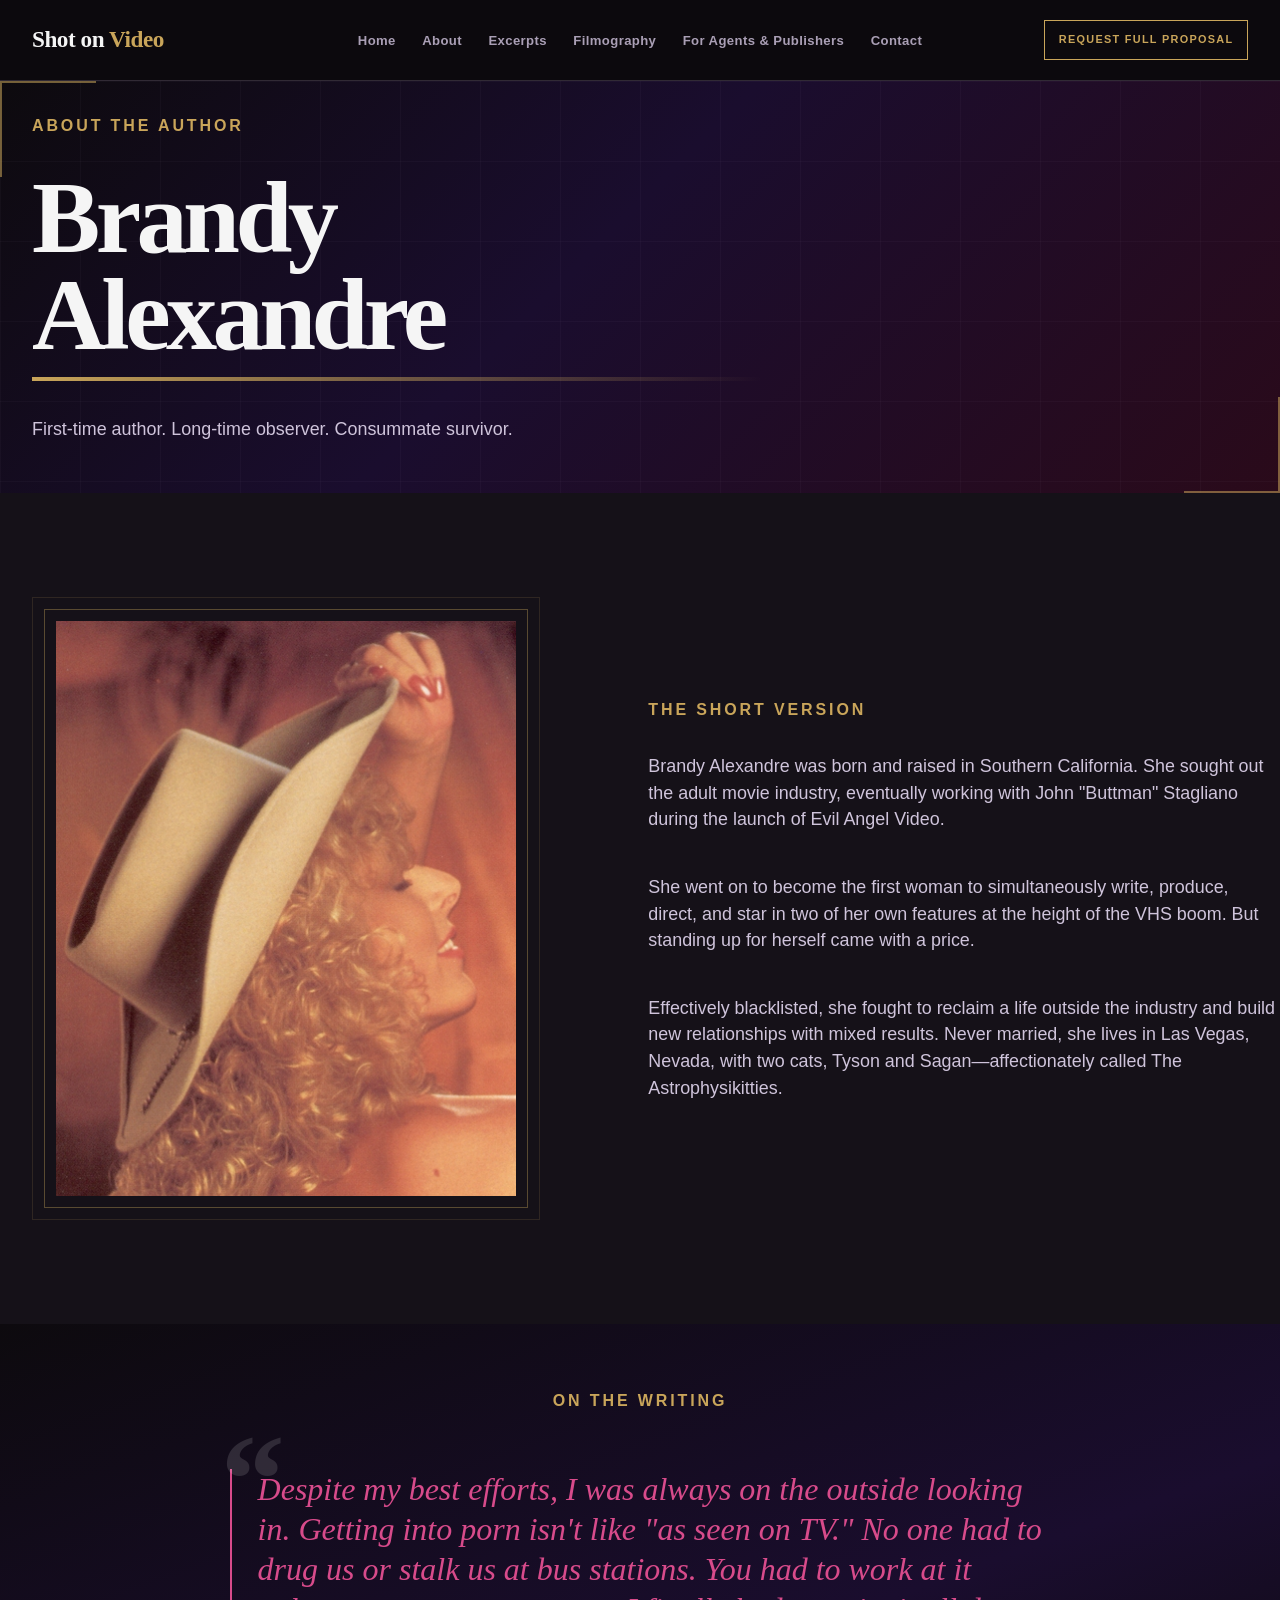
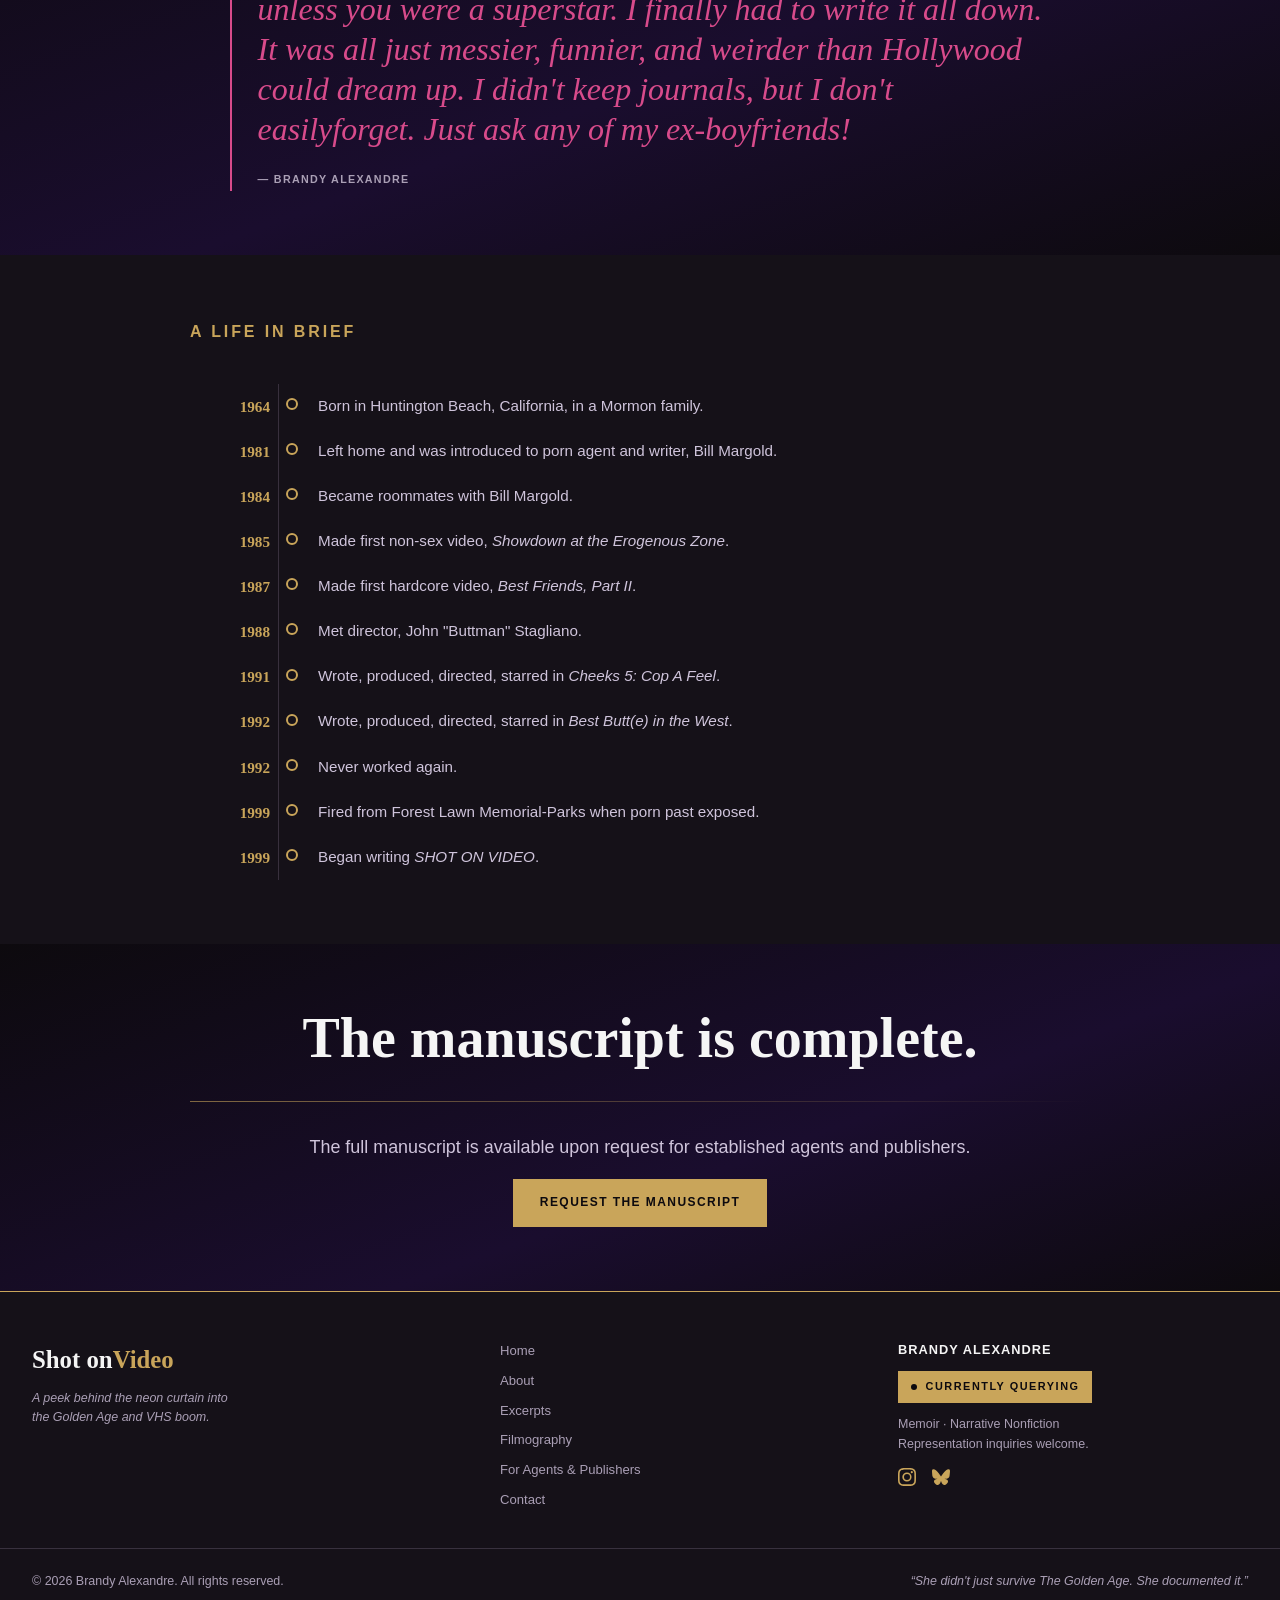
==== about.html @ a51e80bc "Add files via upload" ====
<!DOCTYPE html>
<html lang="en">
<head>
  <meta charset="UTF-8">
  <meta name="viewport" content="width=device-width, initial-scale=1.0">

  <title>About Brandy Alexandre — Shot on Video</title>
  <meta
    name="description"
    content="Brandy Alexandre is the author of Shot on Video: My 2,000 Days of Porn, a memoir about six years in the adult film industry at the height of the 1980s VHS boom. Currently seeking literary representation."
  >
  <link rel="canonical" href="https://shotonvideo.com/about/">

  <meta property="og:title" content="About Brandy Alexandre — Shot on Video">
  <meta
    property="og:description"
    content="Brandy Alexandre is the author of Shot on Video: My 2,000 Days of Porn, a memoir about six years in the adult film industry at the height of the 1980s VHS boom. Currently seeking literary representation."
  >
  <meta property="og:type" content="profile">
  <meta property="og:url" content="https://shotonvideo.com/about/">
  <meta property="og:image" content="https://shotonvideo.com/assets/images/BBITWFace.jpg">

  <meta name="twitter:card" content="summary_large_image">
  <meta name="twitter:title" content="About Brandy Alexandre — Shot on Video">
  <meta
    name="twitter:description"
    content="Brandy Alexandre is the author of Shot on Video: My 2,000 Days of Porn, a memoir about six years in the adult film industry at the height of the 1980s VHS boom. Currently seeking literary representation."
  >
  <meta name="twitter:image" content="https://shotonvideo.com/assets/images/BBITWFace.jpg">

  <script type="application/ld+json">
  {
    "@context": "https://schema.org",
    "@type": "AboutPage",
    "@id": "https://shotonvideo.com/about/#webpage",
    "name": "About Brandy Alexandre — Shot on Video",
    "url": "https://shotonvideo.com/about/",
    "isPartOf": {
      "@id": "https://shotonvideo.com/#website"
    },
    "about": {
      "@id": "https://shotonvideo.com/#author"
    }
  }
  </script>

  <link rel="stylesheet" href="assets/css/site.css">
  <script src="assets/js/site.js" defer></script>
</head>

<body>

<!-- SAME HEADER AS HOME -->
<header class="site-header">
  <div class="container header-inner">

    <a class="site-title" href="/" aria-label="Shot on Video home">
      <span>Shot on</span> <span class="accent">Video</span>
    </a>

    <button
      class="menu-toggle"
      type="button"
      aria-expanded="false"
      aria-controls="main-nav"
    >
      <span class="sr-only">Toggle menu</span>
      <span></span><span></span><span></span>
    </button>

    <nav class="main-nav" id="main-nav" aria-label="Main navigation">
      <a href="/index.html">Home</a>
      <a href="/">About</a>
      <a href="/excerpts.html">Excerpts</a>
      <a href="/filmography.html">Filmography</a>
      <a href="/for-agents.html">For Agents &amp; Publishers</a>
      <a href="/contact.html">Contact</a>
    </nav>

    <a class="header-cta" href="/for-agents.html">
      Request Full Proposal
    </a>

  </div>
</header>


<main>

  <!-- PAGE TITLE -->
  <!-- Reuses Home hero background, grid and decorative corners -->
  <section class="hero">

  <div class="hero-grid" aria-hidden="true"></div>
  <div class="hero-corner hero-corner-top" aria-hidden="true"></div>
  <div class="hero-corner hero-corner-bottom" aria-hidden="true"></div>

  <div class="hero-copy" style="padding: 2rem; width: 100%; position: relative; z-index: 1;">

    <p class="eyebrow">About the author</p>

    <div>
      <h1>Brandy<br>Alexandre</h1>
      <div class="title-rule"></div>
    </div>

    <p class="lead">
      First-time author. Long-time observer. Consummate survivor.
    </p>

  </div>

</section>


<section class="section section-card">

  <div class="container hero-inner">

    <div class="hero-image-wrap">
      <div class="image-frame image-frame-outer"></div>
      <div class="image-frame image-frame-inner"></div>
      
        <img
          class="hero-image"
          src="assets/images/BBITWFace.jpg"
          alt="Brandy Alexandre, author of Shot on Video"
        >
      </div>

      <div class="hero-copy">

        <p class="eyebrow">The short version</p>

        <p class="lead">
          Brandy Alexandre was born and raised in Southern California.
          She sought out the adult movie industry, eventually working with
          John "Buttman" Stagliano during the launch of Evil Angel Video.
        </p>

        <p class="lead">
          She went on to become the first woman to simultaneously write,
          produce, direct, and star in two of her own features at the height
          of the VHS boom. But standing up for herself came with a price.
        </p>

        <p class="lead">
          Effectively blacklisted, she fought to reclaim a life outside the
          industry and build new relationships with mixed results. Never
          married, she lives in Las Vegas, Nevada, with two cats, Tyson and
          Sagan—affectionately called The Astrophysikitties.
        </p>

      </div>
    </div>
  </section>


  <!-- ON THE WRITING -->
  <!-- Same centered excerpt styling already used on Home -->
  <section class="section section-gradient">
    <div class="container excerpts">

      <p class="eyebrow centered">On the writing</p>

      <div class="quote-stack">
        <blockquote class="featured-quote primary-quote">

          <p>
            Despite my best efforts, I was always on the outside looking in.
            Getting into porn isn't like "as seen on TV." No one had to drug
            us or stalk us at bus stations. You had to work at it unless you
            were a superstar. I finally had to write it all down. It was all
            just messier, funnier, and weirder than Hollywood could dream up.
            I didn't keep journals, but I don't easilyforget. Just ask any of
            my ex-boyfriends!
          </p>

          <cite>— Brandy Alexandre</cite>

        </blockquote>
      </div>

    </div>
  </section>


  <!-- A LIFE IN BRIEF -->
  <!-- Timeline is the only genuinely new component -->
  <section class="section section-card">
    <div class="container medium">

      <p class="eyebrow">A life in brief</p>

      <div class="timeline">

        <div class="timeline-item">
          <span class="timeline-year">1964</span>
          <span class="timeline-marker" aria-hidden="true"></span>
          <p class="timeline-text">
            Born in Huntington Beach, California, in a Mormon family.
          </p>
        </div>

        <div class="timeline-item">
          <span class="timeline-year">1981</span>
          <span class="timeline-marker" aria-hidden="true"></span>
          <p class="timeline-text">
            Left home and was introduced to porn agent and writer, Bill Margold.
          </p>
        </div>

        <div class="timeline-item">
          <span class="timeline-year">1984</span>
          <span class="timeline-marker" aria-hidden="true"></span>
          <p class="timeline-text">
            Became roommates with Bill Margold.
          </p>
        </div>

        <div class="timeline-item">
          <span class="timeline-year">1985</span>
          <span class="timeline-marker" aria-hidden="true"></span>
          <p class="timeline-text">
            Made first non-sex video, <em>Showdown at the Erogenous Zone</em>.
          </p>
        </div>

        <div class="timeline-item">
          <span class="timeline-year">1987</span>
          <span class="timeline-marker" aria-hidden="true"></span>
          <p class="timeline-text">
            Made first hardcore video, <em>Best Friends, Part II</em>.
          </p>
        </div>

        <div class="timeline-item">
          <span class="timeline-year">1988</span>
          <span class="timeline-marker" aria-hidden="true"></span>
          <p class="timeline-text">
            Met director, John "Buttman" Stagliano.
          </p>
        </div>

        <div class="timeline-item">
          <span class="timeline-year">1991</span>
          <span class="timeline-marker" aria-hidden="true"></span>
          <p class="timeline-text">
            Wrote, produced, directed, starred in
            <em>Cheeks 5: Cop A Feel</em>.
          </p>
        </div>

        <div class="timeline-item">
          <span class="timeline-year">1992</span>
          <span class="timeline-marker" aria-hidden="true"></span>
          <p class="timeline-text">
            Wrote, produced, directed, starred in
            <em>Best Butt(e) in the West</em>.
          </p>
        </div>

        <div class="timeline-item">
          <span class="timeline-year">1992</span>
          <span class="timeline-marker" aria-hidden="true"></span>
          <p class="timeline-text">
            Never worked again.
          </p>
        </div>

        <div class="timeline-item">
          <span class="timeline-year">1999</span>
          <span class="timeline-marker" aria-hidden="true"></span>
          <p class="timeline-text">
            Fired from Forest Lawn Memorial-Parks when porn past exposed.
          </p>
        </div>

        <div class="timeline-item">
          <span class="timeline-year">1999</span>
          <span class="timeline-marker" aria-hidden="true"></span>
          <p class="timeline-text">
            Began writing <em>SHOT ON VIDEO</em>.
          </p>
        </div>

      </div>
    </div>
  </section>


  <!-- MANUSCRIPT CTA -->
  <!-- Reuses Home's existing centered/content/button styles -->
  <section class="section section-gradient">
    <div class="container medium centered">

      <h2>The manuscript is complete.</h2>

      <div class="section-rule"></div>

      <p class="lead">
        The full manuscript is available upon request for established
        agents and publishers.
      </p>

      <a class="button button-primary" href="/for-agents.html">
        Request the Manuscript
      </a>

    </div>
  </section>

</main>


<!-- SAME FOOTER AS HOME -->
<footer class="site-footer">
  <div class="footer-accent"></div>

  <div class="container footer-grid">

    <div>
      <p class="footer-title">
        Shot on<span class="accent">Video</span>
      </p>

      <p class="footer-tagline">
        A peek behind the neon curtain into<br>
        the Golden Age and VHS boom.
      </p>
    </div>

    <nav class="footer-nav" aria-label="Footer links">
      <a href="/index.html">Home</a>
      <a href="/">About</a>
      <a href="/excerpts.html">Excerpts</a>
      <a href="/filmography.html">Filmography</a>
      <a href="/for-agents.html">For Agents &amp; Publishers</a>
      <a href="/contact.html">Contact</a>
    </nav>

    <div>
      <p class="footer-name">Brandy Alexandre</p>

      <div class="querying-badge footer-badge">
        <span class="query-dot" aria-hidden="true"></span>
        Currently Querying
      </div>

      <p class="footer-small">
        Memoir · Narrative Nonfiction<br>
        Representation inquiries welcome.
      </p>

      <div class="social-links">
        <a href="https://www.instagram.com/realbrandyalexandre/" target="_blank" rel="noopener noreferrer" aria-label="Instagram">
  <svg xmlns="http://www.w3.org/2000/svg" width="16" height="16" fill="currentColor" class="bi bi-instagram" viewBox="0 0 16 16">
  <path d="M8 0C5.829 0 5.556.01 4.703.048 3.85.088 3.269.222 2.76.42a3.9 3.9 0 0 0-1.417.923A3.9 3.9 0 0 0 .42 2.76C.222 3.268.087 3.85.048 4.7.01 5.555 0 5.827 0 8.001c0 2.172.01 2.444.048 3.297.04.852.174 1.433.372 1.942.205.526.478.972.923 1.417.444.445.89.719 1.416.923.51.198 1.09.333 1.942.372C5.555 15.99 5.827 16 8 16s2.444-.01 3.298-.048c.851-.04 1.434-.174 1.943-.372a3.9 3.9 0 0 0 1.416-.923c.445-.445.718-.891.923-1.417.197-.509.332-1.09.372-1.942C15.99 10.445 16 10.173 16 8s-.01-2.445-.048-3.299c-.04-.851-.175-1.433-.372-1.941a3.9 3.9 0 0 0-.923-1.417A3.9 3.9 0 0 0 13.24.42c-.51-.198-1.092-.333-1.943-.372C10.443.01 10.172 0 7.998 0zm-.717 1.442h.718c2.136 0 2.389.007 3.232.046.78.035 1.204.166 1.486.275.373.145.64.319.92.599s.453.546.598.92c.11.281.24.705.275 1.485.039.843.047 1.096.047 3.231s-.008 2.389-.047 3.232c-.035.78-.166 1.203-.275 1.485a2.5 2.5 0 0 1-.599.919c-.28.28-.546.453-.92.598-.28.11-.704.24-1.485.276-.843.038-1.096.047-3.232.047s-2.39-.009-3.233-.047c-.78-.036-1.203-.166-1.485-.276a2.5 2.5 0 0 1-.92-.598 2.5 2.5 0 0 1-.6-.92c-.109-.281-.24-.705-.275-1.485-.038-.843-.046-1.096-.046-3.233s.008-2.388.046-3.231c.036-.78.166-1.204.276-1.486.145-.373.319-.64.599-.92s.546-.453.92-.598c.282-.11.705-.24 1.485-.276.738-.034 1.024-.044 2.515-.045zm4.988 1.328a.96.96 0 1 0 0 1.92.96.96 0 0 0 0-1.92m-4.27 1.122a4.109 4.109 0 1 0 0 8.217 4.109 4.109 0 0 0 0-8.217m0 1.441a2.667 2.667 0 1 1 0 5.334 2.667 2.667 0 0 1 0-5.334"/>
</svg>
</a>

        <a href="https://bsky.app/profile/brandyalexandre.bsky.social" target="_blank" rel="noopener noreferrer" aria-label="Instagram">
  <svg xmlns="http://www.w3.org/2000/svg" width="16" height="16" fill="currentColor" class="bi bi-bluesky" viewBox="0 0 16 16">
  <path d="M3.468 1.948C5.303 3.325 7.276 6.118 8 7.616c.725-1.498 2.698-4.29 4.532-5.668C13.855.955 16 .186 16 2.632c0 .489-.28 4.105-.444 4.692-.572 2.04-2.653 2.561-4.504 2.246 3.236.551 4.06 2.375 2.281 4.2-3.376 3.464-4.852-.87-5.23-1.98-.07-.204-.103-.3-.103-.218 0-.081-.033.014-.102.218-.379 1.11-1.855 5.444-5.231 1.98-1.778-1.825-.955-3.65 2.28-4.2-1.85.315-3.932-.205-4.503-2.246C.28 6.737 0 3.12 0 2.632 0 .186 2.145.955 3.468 1.948"/>
</svg>
</a>
      </div>
    </div>

  </div>

  <div class="container footer-bottom">
    <p>© 2026 Brandy Alexandre. All rights reserved.</p>
    <p><em>“She didn't just survive The Golden Age. She documented it.”</em></p>
  </div>
</footer>

</body>
</html>
---- assets/css/site.css ----
:root {
  --background: #0d0a0e;
  --card: #151118;
  --foreground: #f5f5f5;
  --muted: #cfc4db;
  --muted-2: #aa9fb5;
  --accent: #c9a55a;
  --hot-accent: #d84b8b;
  --primary: #d7c4e8;
  --border: rgba(215, 196, 232, 0.18);
  --font-heading: "Times New Roman", Times, serif;
  --font-body: Arial, Helvetica, sans-serif;
}

*,
*::before,
*::after { box-sizing: border-box; }

html { scroll-behavior: smooth; }

body {
  margin: 0;
  background: var(--background);
  color: var(--foreground);
  font-family: var(--font-body);
  line-height: 1.6;
}

img { display: block; max-width: 100%; }
a { color: inherit; text-decoration: none; }
button, input, select, textarea { font: inherit; }

.container {
  width: min(var(--max-width), calc(100% - 8rem));
  margin-inline: auto;
}
.narrow { max-width: 760px; }
.medium { max-width: 900px; }
.centered { text-align: center; }

.sr-only {
  position: absolute;
  width: 1px; height: 1px;
  padding: 0; margin: -1px;
  overflow: hidden;
  clip: rect(0, 0, 0, 0);
  white-space: nowrap;
  border: 0;
}

/* Header */
.site-header {
  position: sticky;
  top: 0;
  z-index: 1000;
  background: rgba(13, 10, 14, 0.96);
  border-bottom: 1px solid var(--border);
  backdrop-filter: blur(10px);
}
.header-inner {
  min-height: 80px;
  display: grid;
  grid-template-columns: 1fr auto 1fr;
  align-items: center;
  gap: 2rem;
  padding-inline: 2rem;
}
.site-title {
  flex: 0 0 auto;
  font-family: var(--font-heading);
  font-size: 1.45rem;
  font-weight: 700;
  letter-spacing: -0.02em;
}

.accent { color: var(--accent); }
.hot-accent {
  color: var(--hot-accent);
}
.main-nav {
  display: flex;
  align-items: center;
  gap: 1.65rem;
  justify-content: center;
}

.main-nav a {
  position: relative;
  color: var(--muted-2);
  font-size: 0.82rem;
  font-weight: 600;
  font-family: var(--font-body);
  letter-spacing: 0.03em;
  padding-block: 0.35rem;
}

.main-nav a:hover,
.main-nav a.active { color: var(--foreground); }

.main-nav a::after {
  content: "";
  position: absolute;
  left: 0;
  right: 100%;
  bottom: 0;
  height: 1px;
  background: var(--accent);
  transition: right 180ms ease;
}

.main-nav a:hover::after,
.main-nav a.active::after { right: 0; }

.header-cta {
  flex: 0 0 auto;
  border: 1px solid var(--accent);
  color: var(--accent);
  padding: 0.65rem 0.85rem;
  font-size: 0.68rem;
  font-weight: 700;
  text-transform: uppercase;
  letter-spacing: 0.12em;
  justify-self: end;
}

.header-cta:hover {
  background: var(--accent);
  color: var(--background);
}

.menu-toggle {
  display: none;
  width: 42px; height: 42px;
  margin-left: auto;
  border: 0;
  background: transparent;
  color: var(--foreground);
  cursor: pointer;
}

.menu-toggle span:not(.sr-only) {
  display: block;
  width: 22px; height: 2px;
  margin: 4px auto;
  background: currentColor;
}

/* Typography */
h1, h2, h3 {
  font-family: var(--font-heading);
  margin-top: 0;
  color: var(--foreground);
}

h1 {
  margin-bottom: 0;
  font-size: clamp(3rem, 8vw, 6.5rem);
  line-height: 0.95;
  letter-spacing: -0.045em;
  font-weight: 800;
}

h2 {
  margin-bottom: 1.5rem;
  font-size: clamp(2.5rem, 5vw, 3.5rem);
  line-height: 1.08;
}

p { margin-top: 0; }

.eyebrow {
  color: var(--accent);
  margin-bottom: 0.5rem;
  font-size: 1rem;
  font-weight: 700;
  text-transform: uppercase;
  letter-spacing: 0.18em;
}

.lead {
  color: var(--muted);
  font-size: clamp(1rem, 2vw, 1.12rem);
  line-height: 1.5;
}

.section-kicker {
  color: var(--muted);
  margin-top: -0.4rem;
  margin-bottom: 4rem;
}

/* Hero */
.hero {
  position: relative;
  display: flex;
  align-items: center;
  overflow: hidden;
  background: linear-gradient(135deg, #0d0a0e 0%, #1a0d2e 45%, #2a0a1a 100%);
}

.hero-grid {
  position: absolute;
  inset: 0;
  pointer-events: none;
  opacity: 0.23;
  background-image:
    linear-gradient(rgba(215, 196, 232, 0.14) 1px, transparent 1px),
    linear-gradient(90deg, rgba(215, 196, 232, 0.14) 1px, transparent 1px);
  background-size: 80px 80px;
}

.hero-corner {
  position: absolute;
  width: 96px;
  height: 96px;
  opacity: 0.55;
  pointer-events: none;
}

.hero-corner-top {
  top: 0; left: 0;
  border-top: 2px solid var(--accent);
  border-left: 2px solid var(--accent);
}

.hero-corner-bottom {
  right: 0;
  bottom: 0;
  border-right: 2px solid var(--accent);
  border-bottom: 2px solid var(--accent);
}

.hero-inner {
  position: relative;
  z-index: 1;
  display: grid;
  grid-template-columns: minmax(0, 0.95fr) minmax(0, 1.05fr);
  align-items: center;
  gap: clamp(3rem, 6vw, 6rem);
  padding-block: clamp(4rem, 8vw, 4rem);
}

.hero-image-wrap {
  position: relative;
  width: min(100%, 460px);
  margin-inline: auto;
}

.image-frame { position: absolute; pointer-events: none; }
.image-frame-inner {
  inset: -12px;
  border: 1px solid rgba(201, 165, 90, 0.38);
}
.image-frame-outer {
  inset: -24px;
  border: 1px solid rgba(201, 165, 90, 0.14);
}

.hero-image {
  position: relative;
  z-index: 1;
  width: 100%;
  max-height: 580px;
  object-fit: contain;
  filter: saturate(0.92) contrast(1.04);
}

.hero-copy {
  display: flex;
  flex-direction: column;
  gap: 1.4rem;
}

.querying-badge {
  width: fit-content;
  display: inline-flex;
  align-items: center;
  gap: 0.55rem;
  background: var(--accent);
  color: var(--background);
  padding: 0.45rem 0.8rem;
  font-size: 0.68rem;
  font-weight: 800;
  text-transform: uppercase;
  letter-spacing: 0.14em;
}

.query-dot {
  width: 6px; height: 6px;
  border-radius: 50%;
  background: currentColor;
}

.title-rule {
  width: 60%;
  height: 4px;
  margin: 0.85rem 0 0.8rem;
  background: linear-gradient(90deg, var(--accent), transparent);
}

.hero-subtitle {
  margin: 0;
  color: var(--accent);
  font-family: var(--font-heading);
  font-style: italic;
  font-size: clamp(1.35rem, 3vw, 2rem);
}

.byline {
  margin: 0;
  color: var(--muted-2);
  font-size: 0.78rem;
  font-weight: 700;
  text-transform: uppercase;
  letter-spacing: 0.14em;
}

.byline strong { color: var(--foreground); }

.hero-tagline {
  margin: 0;
  max-width: 650px;
  color: var(--hot-accent);
  font-family: var(--font-heading);
  font-size: clamp(1.55rem, 3vw, 2rem);
  font-style: italic;
  line-height: 1.5;
}

.hero-actions {
  display: flex;
  flex-wrap: wrap;
  gap: 1rem;
  padding-top: 0.4rem;
}

/* Buttons */
.button {
  display: inline-flex;
  align-items: center;
  justify-content: center;
  min-height: 30px;
  padding: 0.85rem 1.6rem;
  font-size: 0.75rem;
  font-weight: 800;
  text-transform: uppercase;
  letter-spacing: 0.12em;
  transition: transform 160ms ease, background 160ms ease, color 160ms ease, border-color 160ms ease;
}
.button:hover { transform: translateY(-1px); }

.button-primary {
  background: var(--accent);
  color: var(--background);
  border: 1px solid var(--accent);
}

.button-secondary {
  border: 1px solid var(--border);
  color: var(--muted);
}
.button-secondary:hover {
  border-color: var(--accent);
  color: var(--foreground);
}

/* Sections */
.section { padding-block: clamp(4rem, 8vw, 4rem); }
.section-card { background: var(--card); }
.section-gradient {
  background: linear-gradient(160deg, #0d0a0e 0%, #1a0d2e 60%, #0d0a0e 100%);
}

.dropcap-heading {
  display: flex;
  align-items: flex-start;
  gap: 1rem;
}

.dropcap-heading h2 { margin-bottom: 0; }

.dropcap {
  flex: 0 0 auto;
  color: var(--hot-accent);
  font-family: var(--font-heading);
  font-size: 5rem;
  line-height: 0.82;
  font-weight: 800;
}

.section-rule {
  height: 1px;
  margin: 2rem 0;
  background: linear-gradient(90deg, rgba(201, 165, 90, 0.6), transparent);
}

/* Excerpts */
.excerpts { max-width: 900px; }
.quote-stack { display: grid; gap: 4rem; }

.featured-quote {
  position: relative;
  margin-top: 3rem;
  margin-bottom: 0;
  padding-left: 1.6rem;
  border-left: 2px solid;
}

.featured-quote::before {
  content: "“";
  position: absolute;
  top: -3.4rem;
  left: -0.7rem;
  font-family: var(--font-heading);
  font-size: 8rem;
  font-weight: 800;
  line-height: 1;
  opacity: 0.13;
}

.featured-quote p {
  margin-bottom: 1rem;
  font-family: var(--font-heading);
  font-size: clamp(1.25rem, 3vw, 2rem);
  font-style: italic;
  line-height: 1.25;
}

.featured-quote cite {
  color: var(--muted-2);
  font-size: 0.67rem;
  font-style: normal;
  font-weight: 700;
  text-transform: uppercase;
  letter-spacing: 0.12em;
}

.primary-quote { border-color: var(--hot-accent); }
.primary-quote p { color: var(--hot-accent); }
.accent-quote { border-color: var(--accent); }
.accent-quote p { color: var(--accent); }

.more-link-wrap { margin-top: 4rem; }

.text-link {
  color: var(--accent);
  border-bottom: 1px solid rgba(201, 165, 90, 0.45);
  padding-bottom: 0.2rem;
  font-size: 0.75rem;
  font-weight: 700;
  text-transform: uppercase;
  letter-spacing: 0.12em;
}

/* Facts */
.facts-grid {
  display: grid;
  grid-template-columns: repeat(2, minmax(0, 1fr));
  gap: 1px;
  margin: 2.2rem 0 2.4rem;
  background: var(--border);
}

.fact {
  display: flex;
  flex-direction: column;
  gap: 0.3rem;
  background: var(--background);
  padding: 1.3rem;
}

.fact-label {
  color: var(--muted-2);
  font-size: 0.68rem;
  font-weight: 700;
  text-transform: uppercase;
  letter-spacing: 0.14em;
}

.fact-value {
  color: var(--foreground);
  font-size: 0.95rem;
  font-weight: 600;
}

/* Footer */
.site-footer { background: var(--card); }
.footer-accent { height: 1px; background: var(--accent); }

.footer-grid {
  display: grid;
  grid-template-columns: 1.2fr 1fr 1fr;
  gap: 3rem;
  padding-block: 3rem 2.4rem;
  padding-inline: 2rem;
}

.footer-title {
  margin-bottom: 0.55rem;
  color: var(--foreground);
  font-family: var(--font-heading);
  font-size: 1.55rem;
  font-weight: 700;
}

.footer-tagline,
.footer-small,
.footer-bottom {
  color: var(--muted-2);
  font-size: 0.78rem;
}

.footer-tagline { font-style: italic; }

.footer-nav {
  display: flex;
  flex-direction: column;
  gap: 0.55rem;
}

.footer-nav a,
.social-links a {
  width: fit-content;
  color: var(--muted-2);
  font-size: 0.82rem;
}

.footer-nav a:hover,
.social-links a:hover { color: var(--foreground); }

.footer-name {
  margin-bottom: 0.65rem;
  font-size: 0.8rem;
  font-weight: 700;
  text-transform: uppercase;
  letter-spacing: 0.08em;
}

.footer-badge { margin-bottom: 0.8rem; }

.social-links {
  display: flex;
  gap: 1rem;
  margin-top: 0.8rem;
}

.footer-bottom {
  display: flex;
  justify-content: space-between;
  gap: 2rem;
  padding-block: 1.4rem;
  padding-left: 2rem;
  padding-right: 2rem;
  border-top: 1px solid var(--border);
}
.footer-bottom p { margin: 0; }
/* ============================================================
   About Page
   ============================================================ */

.about-grid {
  display: grid;
  grid-template-columns: minmax(0, 0.9fr) minmax(0, 1.1fr);
  gap: 4rem;
  align-items: start;
  max-width: 1000px;
}

.about-photo-wrap {
  position: relative;
  width: 100%;
}

.about-photo {
  position: relative;
  z-index: 1;
  width: 100%;
  display: block;
  object-fit: cover;
}

.about-photo-caption {
  position: absolute;
  z-index: 2;
  left: 0;
  right: 0;
  bottom: 0;
  padding: 2.5rem 1.25rem 1rem;
  background: linear-gradient(
    to top,
    rgba(13, 10, 14, 0.9),
    transparent
  );
}

.about-photo-name {
  margin: 0;
  color: var(--accent);
  font-family: var(--font-heading);
  font-size: 1.15rem;
  font-weight: 700;
}

.about-photo-label {
  margin: 0;
  color: var(--muted-2);
  font-family: var(--font-body);
  font-size: 0.7rem;
  text-transform: uppercase;
  letter-spacing: 0.14em;
}

/* Responsive */
@media (max-width: 1050px) {
  .header-cta { display: none; }
  .main-nav { gap: 1.15rem; }
  .about-grid {
  grid-template-columns: 1fr;
  gap: 4rem;  }
}

@media (max-width: 900px) {
  .menu-toggle { display: block; }

  .main-nav {
    position: absolute;
    top: 80px;
    left: 0;
    right: 0;
    display: none;
    flex-direction: column;
    align-items: stretch;
    gap: 0;
    margin: 0;
    padding: 0.75rem 1.5rem 1.25rem;
    background: rgba(13, 10, 14, 0.99);
    border-bottom: 1px solid var(--border);
  }

  .main-nav.open { display: flex; }
  .main-nav a { padding: 0.8rem 0; }
  .main-nav a::after { display: none; }

  .hero-inner {
    grid-template-columns: 1fr;
    gap: 4rem;
  }

  .hero-copy {
    max-width: 760px;
    margin-inline: auto;
  }

  .footer-grid { grid-template-columns: 1fr 1fr; }
}

@media (max-width: 640px) {
  .container {
    width: min(var(--max-width), calc(100% - 6.5rem));
  }

  .site-title { font-size: 1.25rem; }
  .hero { min-height: auto; }

  .hero-actions { flex-direction: column; }
  .button { width: 100%; }

  .dropcap-heading { gap: 0.75rem; }
  .dropcap { font-size: 4rem; }

  .facts-grid { grid-template-columns: 1fr; }
  .footer-grid { grid-template-columns: 1fr; }

  .footer-bottom {
    flex-direction: column;
    gap: 0.5rem;
  }
}
/* ============================================================
   Filmography
   ============================================================ */

.film-stats-section {
  background: var(--card);
  border-bottom: 1px solid var(--border);
}

.film-stats {
  display: flex;
  gap: 5rem;
  padding-block: 2.5rem;
  padding-left: 2rem;
}

.film-stat {
  display: flex;
  flex-direction: column;
  gap: 0.2rem;
}

.film-stat-number {
  color: var(--accent);
  font-family: var(--font-heading);
  font-size: 2.5rem;
  font-weight: 800;
  line-height: 1;
}

.film-stat-label {
  color: var(--muted-2);
  font-family: var(--font-body);
  font-size: 0.72rem;
  font-weight: 700;
  letter-spacing: 0.12em;
  text-transform: uppercase;
}


/* Main filmography area */

.filmography-section {
  background: var(--card);
  padding-block: 7rem;
}

.filmography-inner {
  max-width: 1050px;
  position: relative;
  left: 7rem;
}


/* Legend */

.filmography-legend {
  display: flex;
  align-items: center;
  gap: 2.5rem;
  margin-bottom: 3rem;
  margin-left: 2rem;
  color: var(--muted-2);
  font-family: var(--font-body);
  font-size: 0.72rem;
  font-weight: 700;
  letter-spacing: 0.1em;
  text-transform: uppercase;
}

.filmography-legend > span {
  display: flex;
  align-items: center;
  gap: 0.65rem;
}


/* Title / Notes heading */

.filmography-header {
  display: grid;
  grid-template-columns: 1rem 22rem 1fr;
  gap: 0.5rem;
  padding-bottom: 0.75rem;
  margin-left: 2rem;
  border-bottom: 1px solid var(--border);
  color: var(--muted-2);
  font-family: var(--font-body);
  font-size: 0.72rem;
  font-weight: 700;
  letter-spacing: 0.12em;
  text-transform: uppercase;
}


/* Movie list */

.filmography-list {
  border-top: 0;
  margin-left: 2rem;
}

.film-row {
  display: grid;
  grid-template-columns: 1rem 22rem 1fr;
  gap: 0.5rem;
  align-items: start;
  padding: 0.75rem 0;
  border-bottom: 1px solid var(--border);
}

.film-dot {
  display: block;
  width: 0.5rem;
  height: 0.5rem;
  margin-top: 0.45rem;
  border-radius: 50%;
  background: var(--border);
}

.film-dot-accent {
  background: var(--accent);
}

.film-dot-primary {
  background: var(--hot-accent);
}

.film-title {
  color: var(--foreground);
  font-family: var(--font-heading);
  font-size: 1rem;
  font-weight: 700;
  line-height: 1.35;
}

.film-note {
  color: var(--muted-2);
  font-family: var(--font-body);
  font-size: 0.9rem;
  font-style: italic;
  line-height: 1.5;
}

.film-total {
  margin-top: 2rem;
  color: var(--muted-2);
  font-family: var(--font-body);
  font-size: 0.72rem;
  font-weight: 700;
  letter-spacing: 0.12em;
  text-transform: uppercase;
}


/* Mobile */

@media (max-width: 700px) {

  .film-stats {
    gap: 2rem;
  }

  .filmography-header {
    display: none;
  }

  .film-row {
    grid-template-columns: 1rem 1fr;
  }

  .film-note {
    grid-column: 2;
  }
}
/* ============================================================
   Agents Page
   ============================================================ */

/* The Book — text left, details right */

.agents-book-grid {
  display: grid;
  grid-template-columns: 1.1fr 0.9fr;
  gap: 4rem;
  align-items: start;
  margin-top: 2rem;
}

.book-details {
  display: grid;
  gap: 1px;
  background: var(--border);
}

.book-detail {
  display: flex;
  flex-direction: column;
  gap: 0.35rem;
  padding: 1.25rem;
  background: var(--background);
}


/* Manuscript request form */

.request-form {
  display: flex;
  flex-direction: column;
  gap: 1.5rem;
  margin-top: 2.5rem;
}

.form-row {
  display: grid;
  grid-template-columns: 1fr 1fr;
  gap: 1.5rem;
}

.form-field {
  display: flex;
  flex-direction: column;
  gap: 0.5rem;
}

.form-field label {
  color: var(--muted-2);
  font-size: 0.72rem;
  font-weight: 700;
  letter-spacing: 0.12em;
  text-transform: uppercase;
}

.form-field input,
.form-field select,
.form-field textarea {
  width: 100%;
  padding: 0.85rem 1rem;
  border: 1px solid var(--border);
  background: var(--background);
  color: var(--foreground);
  font-family: var(--font-body);
  font-size: 0.9rem;
}

.form-field textarea {
  resize: vertical;
}

.form-field input:focus,
.form-field select:focus,
.form-field textarea:focus {
  outline: none;
  border-color: var(--accent);
}


/* Responsive */

@media (max-width: 800px) {

  .agents-book-grid {
    grid-template-columns: 1fr;
    gap: 2.5rem;
  }

  .form-row {
    grid-template-columns: 1fr;
  }
}

.request-form .button {
  align-self: flex-start;
}

/* ============================================================
   Comparison Cards
   ============================================================ */

.comp-grid {
  display: grid;
  grid-template-columns: repeat(3, minmax(0, 1fr));
  gap: 1px;
  margin-top: 2.5rem;
  background: var(--border);
}

.comp-card {
  padding: 1.5rem;
  background: var(--background);
}

.comp-rule {
  width: 100%;
  height: 1px;
  margin-bottom: 1.25rem;
  background: var(--accent);
}

.comp-card h3 {
  margin-bottom: 0.45rem;
  font-size: 1.3rem;
}

.comp-card .hot-accent {
  margin-bottom: 1rem;
  font-family: var(--font-body);
  font-size: 0.75rem;
  font-weight: 700;
  text-transform: uppercase;
  letter-spacing: 0.12em;
}

.comp-card > p:last-child {
  margin-bottom: 0;
  color: var(--muted);
  font-size: 0.9rem;
  line-height: 1.65;
}

@media (max-width: 800px) {
  .comp-grid {
    grid-template-columns: 1fr;
  }
}
/* ============================================================
   Contact Page
   ============================================================ */

.contact-grid {
  display: grid;
  grid-template-columns: minmax(0, 2fr) minmax(260px, 1fr);
  gap: 4rem;
  align-items: start;
  max-width: 1050px;
}

.contact-sidebar {
  display: flex;
  flex-direction: column;
  gap: 3rem;
}

.contact-details {
  display: flex;
  flex-direction: column;
}

.contact-detail {
  display: flex;
  flex-direction: column;
  gap: 0.35rem;
  padding: 0 0 1.5rem;
  margin-bottom: 1.5rem;
  border-bottom: 1px solid var(--border);
}

.contact-detail-text {
  color: var(--foreground);
  font-size: 0.9rem;
  line-height: 1.6;
}

.contact-social {
  display: flex;
  flex-direction: column;
  gap: 0.8rem;
}

.contact-social a {
  width: fit-content;
  color: var(--muted);
  font-size: 0.9rem;
}

.contact-social a:hover {
  color: var(--accent);
}

.contact-agents-box {
  padding: 1.25rem;
  border: 1px solid rgba(201, 165, 90, 0.3);
}

.contact-agents-box .eyebrow {
  margin-bottom: 0.75rem;
}

.contact-agents-box p:not(.eyebrow) {
  color: var(--muted);
  font-size: 0.9rem;
  line-height: 1.6;
}

@media (max-width: 800px) {

  .contact-grid {
    grid-template-columns: 1fr;
    gap: 3rem;
  }

}
.social-links {
  display: flex;
  gap: 1rem;
  align-items: center;
}

.social-links a {
  color: var(--accent);
  display: inline-flex;
  align-items: center;
}

.social-links svg {
  width: 18px;
  height: 18px;
  fill: currentColor;
}
/* ============================================================
   Timeline
   ============================================================ */

.timeline {
  position: relative;
  display: flex;
  flex-direction: column;
  margin-top: 2.5rem;
}

.timeline::before {
  content: "";
  position: absolute;
  top: 0;
  bottom: 0;
  left: 5.5rem;
  width: 1px;
  background: var(--border);
}

.timeline-item {
  position: relative;
  display: grid;
  grid-template-columns: 5rem 1rem 1fr;
  gap: 1rem;
  align-items: start;
  padding: 0.65rem 0;
}

.timeline-year {
  color: var(--accent);
  font-family: var(--font-heading);
  font-size: 0.95rem;
  font-weight: 700;
  text-align: right;
}

.timeline-marker {
  position: relative;
  z-index: 1;
  width: 12px;
  height: 12px;
  margin-top: 0.2rem;
  border: 2px solid var(--accent);
  border-radius: 50%;
  background: var(--card);
}

.timeline-text {
  margin: 0;
  color: var(--muted);
  font-size: 0.95rem;
  line-height: 1.5;
}

@media (max-width: 640px) {
  .timeline::before {
    left: 4.5rem;
  }

  .timeline-item {
    grid-template-columns: 4rem 1rem 1fr;
    gap: 0.75rem;
  }

  .timeline-year {
    font-size: 0.85rem;
  }
}
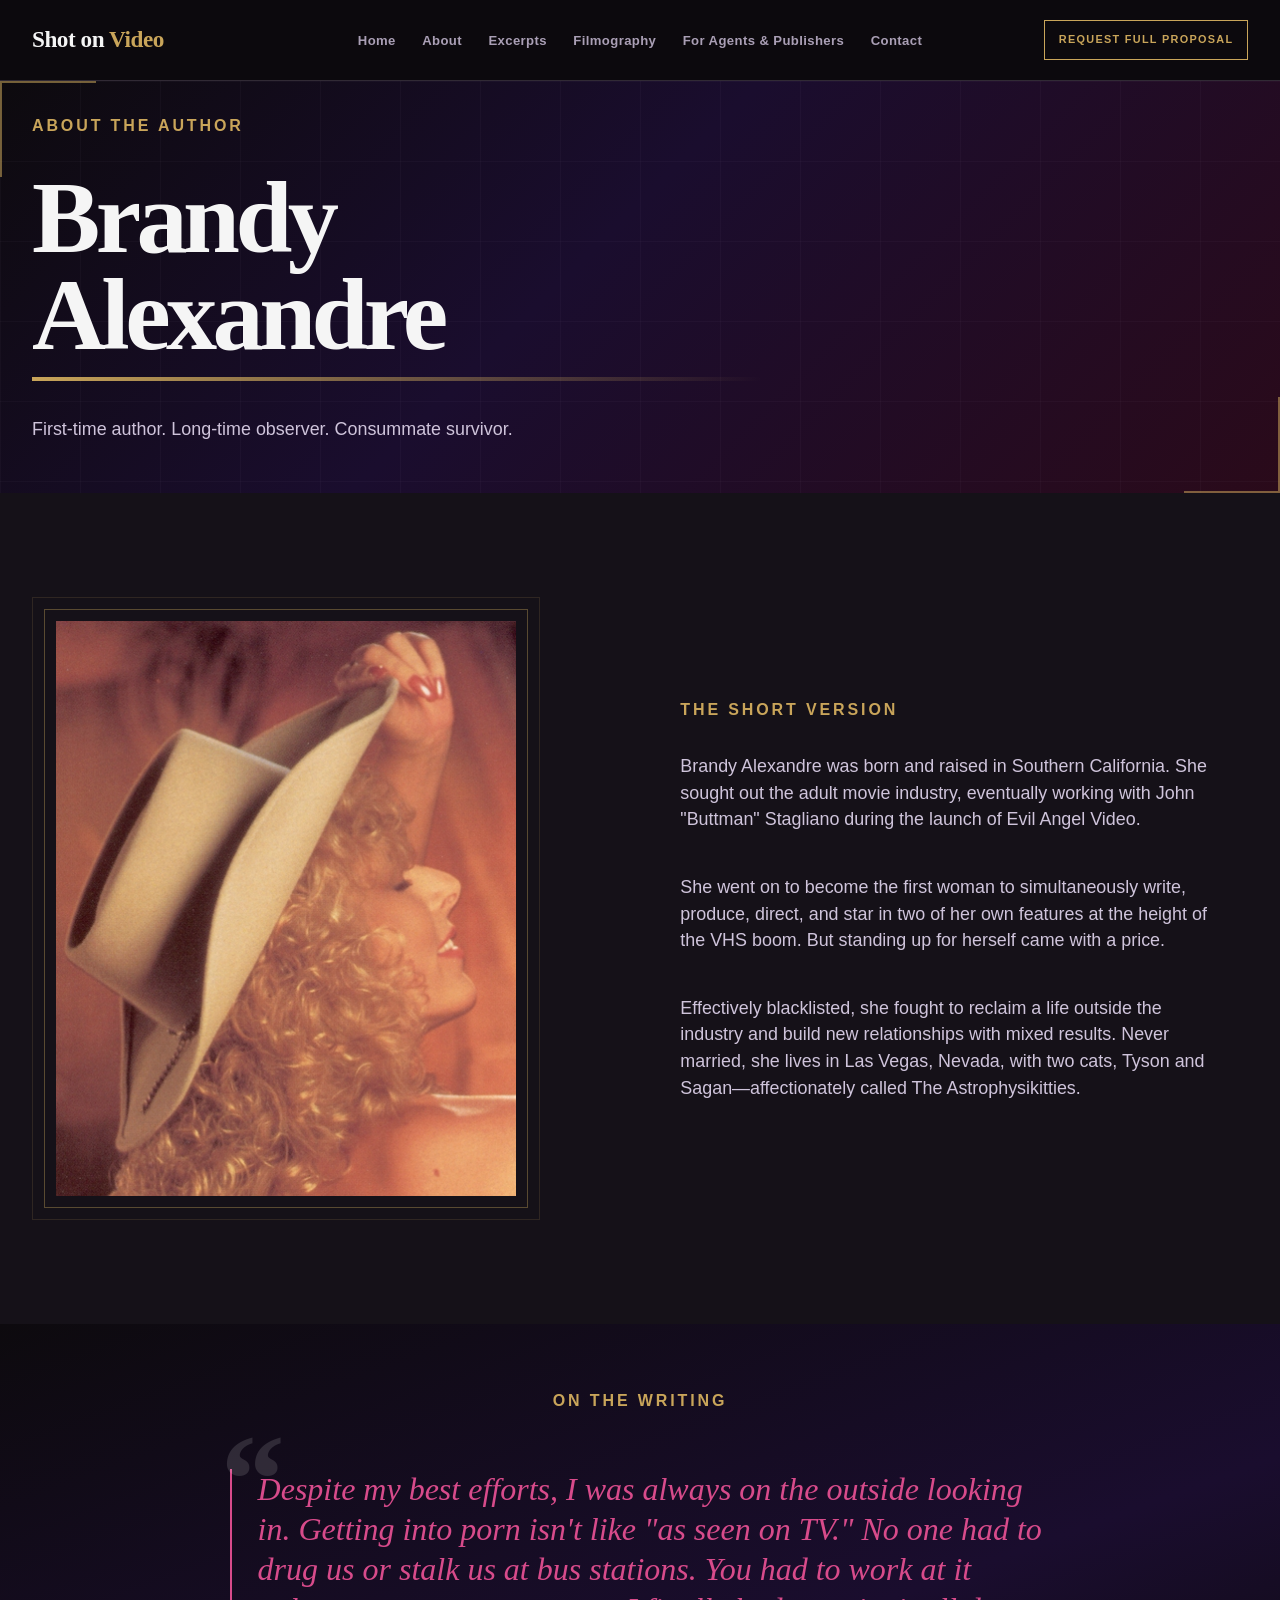
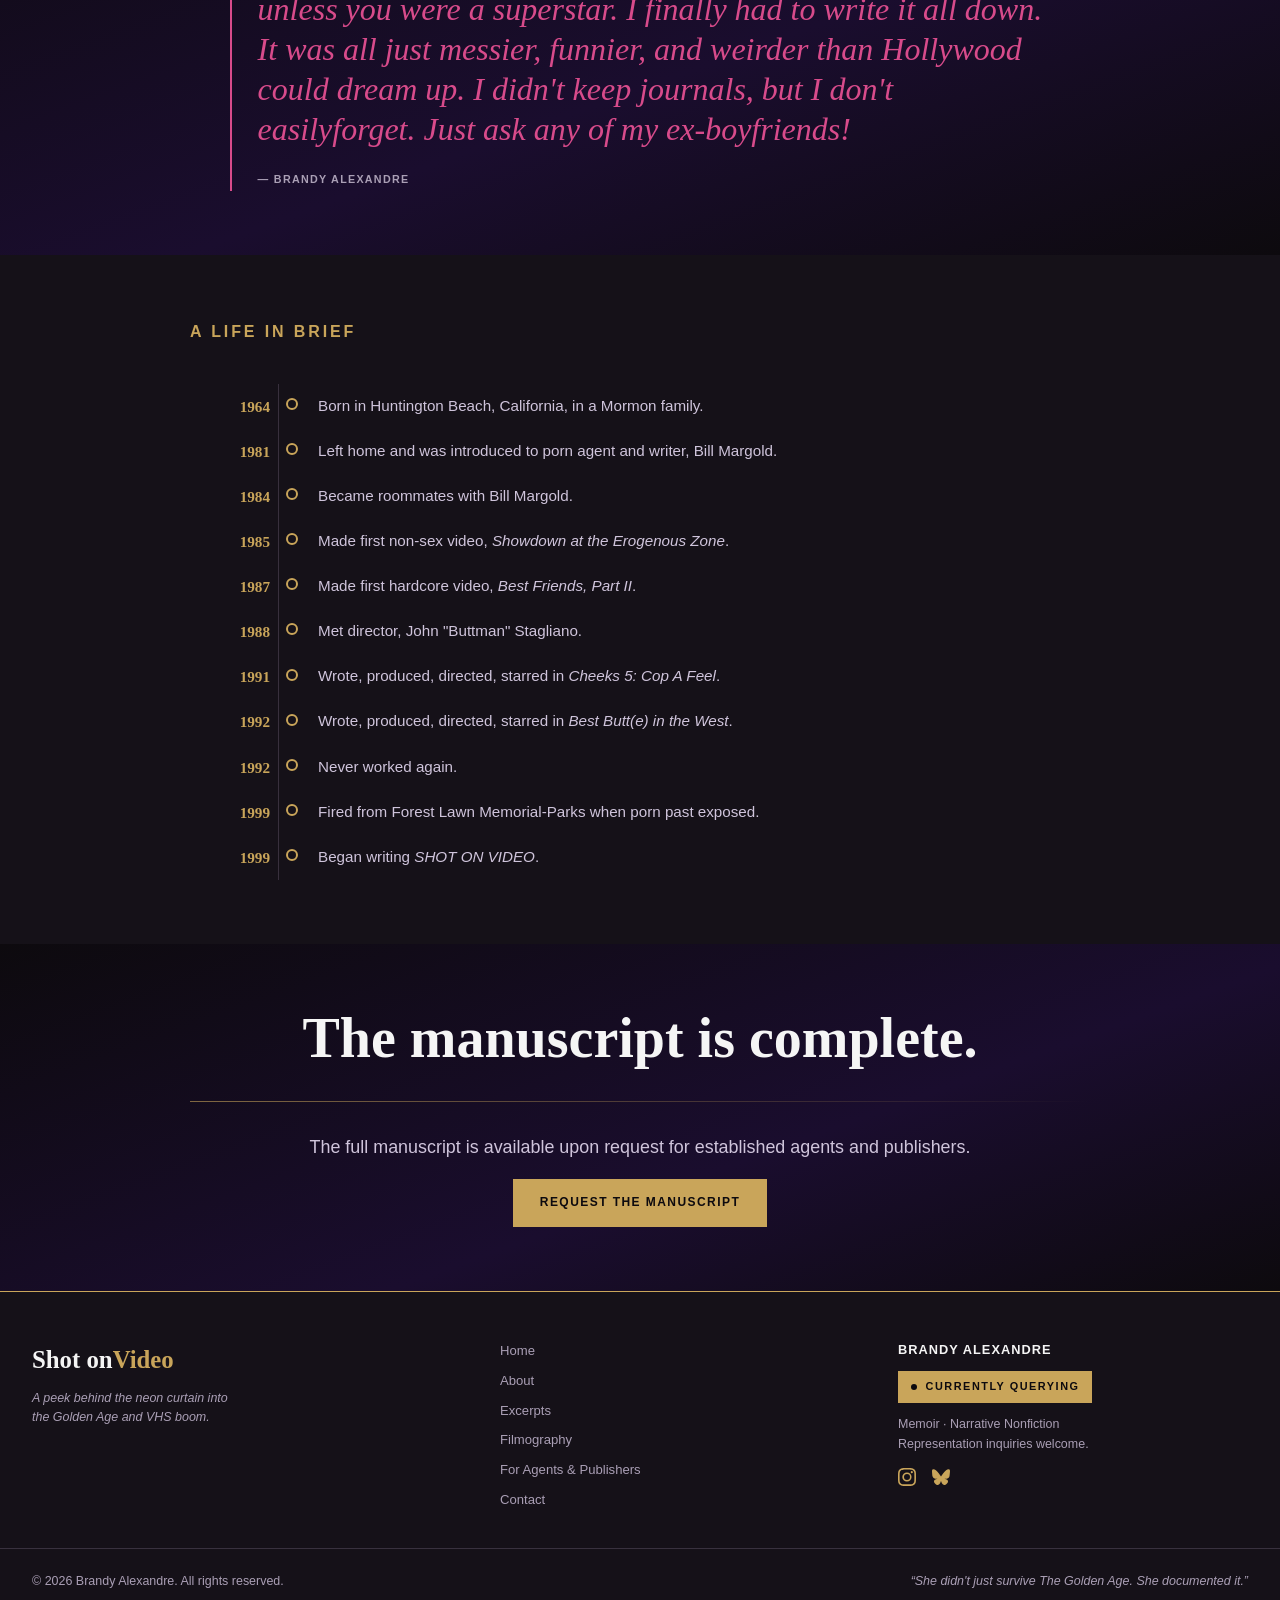
==== commit dc545603: "Add files via upload" ====
--- a/about.html
+++ b/about.html
@@ -54,7 +54,7 @@
 <header class="site-header">
   <div class="container header-inner">
 
-    <a class="site-title" href="/" aria-label="Shot on Video home">
+    <a class="site-title" href="" aria-label="Shot on Video home">
       <span>Shot on</span> <span class="accent">Video</span>
     </a>
 
@@ -69,17 +69,17 @@
     </button>
 
     <nav class="main-nav" id="main-nav" aria-label="Main navigation">
-      <a href="/index.html">Home</a>
-      <a href="/">About</a>
-      <a href="/excerpts.html">Excerpts</a>
-      <a href="/filmography.html">Filmography</a>
-      <a href="/for-agents.html">For Agents &amp; Publishers</a>
-      <a href="/contact.html">Contact</a>
+      <a href="index.html">Home</a>
+      <a href="">About</a>
+      <a href="excerpts.html">Excerpts</a>
+      <a href="filmography.html">Filmography</a>
+      <a href="for-agents.html">For Agents &amp; Publishers</a>
+      <a href="contact.html">Contact</a>
     </nav>
 
-    <a class="header-cta" href="/for-agents.html">
-      Request Full Proposal
-    </a>
+    <a class="header-cta" href="for-agents.html#request-proposal">
+  Request Full Proposal
+</a>
 
   </div>
 </header>
@@ -128,7 +128,7 @@
         >
       </div>
 
-      <div class="hero-copy">
+      <div class="hero-copy" style="padding: 2rem 4rem 2rem 2rem; width: 100%; position: relative; z-index: 1;">
 
         <p class="eyebrow">The short version</p>
 
@@ -303,7 +303,7 @@
         agents and publishers.
       </p>
 
-      <a class="button button-primary" href="/for-agents.html">
+      <a class="button button-primary" href="for-agents.html#request-proposal">
         Request the Manuscript
       </a>
 
@@ -331,12 +331,12 @@
     </div>
 
     <nav class="footer-nav" aria-label="Footer links">
-      <a href="/index.html">Home</a>
-      <a href="/">About</a>
-      <a href="/excerpts.html">Excerpts</a>
-      <a href="/filmography.html">Filmography</a>
-      <a href="/for-agents.html">For Agents &amp; Publishers</a>
-      <a href="/contact.html">Contact</a>
+      <a href="index.html">Home</a>
+      <a href="">About</a>
+      <a href="excerpts.html">Excerpts</a>
+      <a href="filmography.html">Filmography</a>
+      <a href="for-agents.html">For Agents &amp; Publishers</a>
+      <a href="contact.html">Contact</a>
     </nav>
 
     <div>
--- a/assets/css/site.css
+++ b/assets/css/site.css
@@ -1042,17 +1042,26 @@
 .contact-social {
   display: flex;
   flex-direction: column;
-  gap: 0.8rem;
+  gap: 1rem;
 }
 
 .contact-social a {
+  display: inline-flex;
+  align-items: center;
+  gap: 0.6rem;
   width: fit-content;
-  color: var(--muted);
-  font-size: 0.9rem;
+  color: var(--accent);
+  text-decoration: none;
+  font-weight: 600;
 }
 
 .contact-social a:hover {
-  color: var(--accent);
+  color: var(--hot-accent);
+}
+
+.contact-social img {
+  width: 18px;
+  height: 18px;
 }
 
 .contact-agents-box {
@@ -1164,4 +1173,7 @@
   .timeline-year {
     font-size: 0.85rem;
   }
+}
+#request-proposal {
+    scroll-margin-top: 80px;
 }
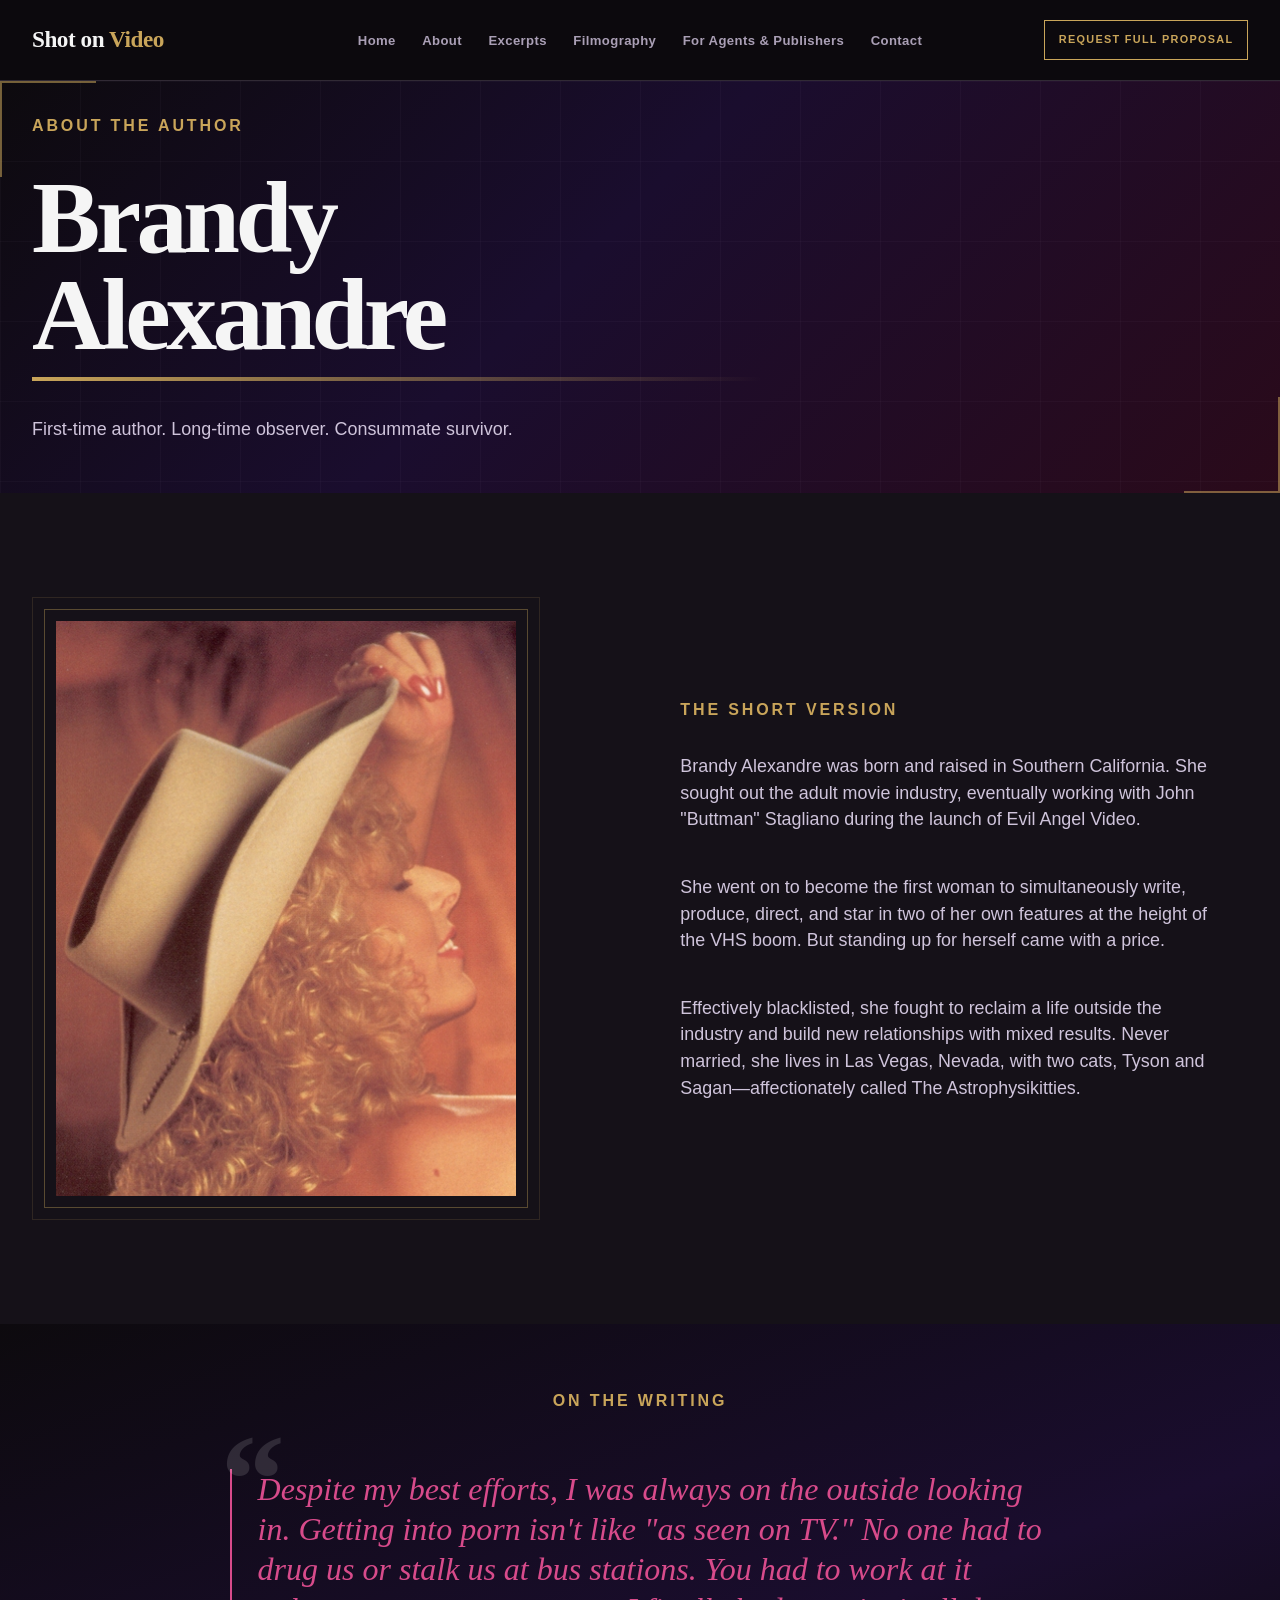
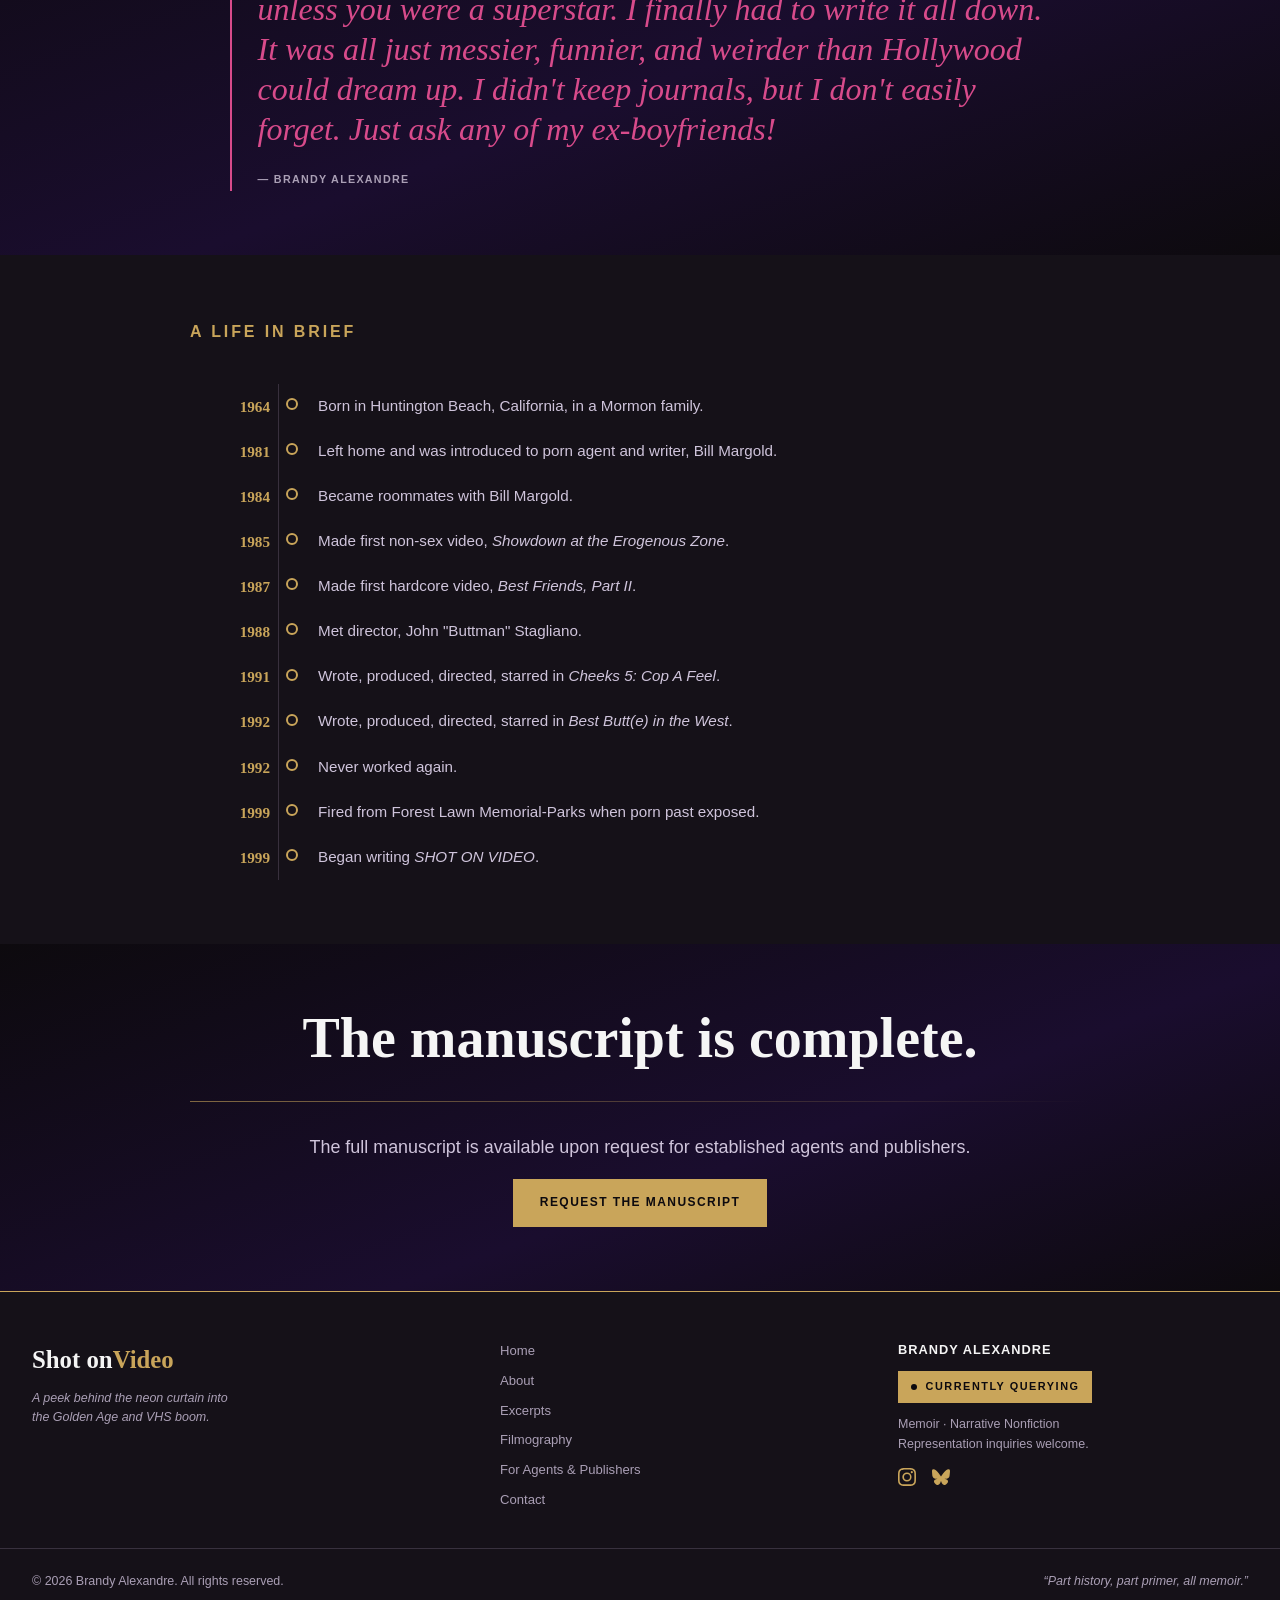
==== commit 2d80641c: "Add files via upload" ====
--- a/about.html
+++ b/about.html
@@ -7,7 +7,7 @@
   <title>About Brandy Alexandre — Shot on Video</title>
   <meta
     name="description"
-    content="Brandy Alexandre is the author of Shot on Video: My 2,000 Days of Porn, a memoir about six years in the adult film industry at the height of the 1980s VHS boom. Currently seeking literary representation."
+    content="Brandy Alexandre is the author of SHOT ON VIDEO: My 2,000 Days of Porn, a memoir about six years in the adult film industry at the height of the 1980s VHS boom. Currently seeking literary representation."
   >
   <link rel="canonical" href="https://shotonvideo.com/about/">
 
@@ -172,7 +172,7 @@
             us or stalk us at bus stations. You had to work at it unless you
             were a superstar. I finally had to write it all down. It was all
             just messier, funnier, and weirder than Hollywood could dream up.
-            I didn't keep journals, but I don't easilyforget. Just ask any of
+            I didn't keep journals, but I don't easily forget. Just ask any of
             my ex-boyfriends!
           </p>
 
@@ -371,7 +371,7 @@
 
   <div class="container footer-bottom">
     <p>© 2026 Brandy Alexandre. All rights reserved.</p>
-    <p><em>“She didn't just survive The Golden Age. She documented it.”</em></p>
+    <p><em>“Part history, part primer, all memoir.”</em></p>
   </div>
 </footer>
 
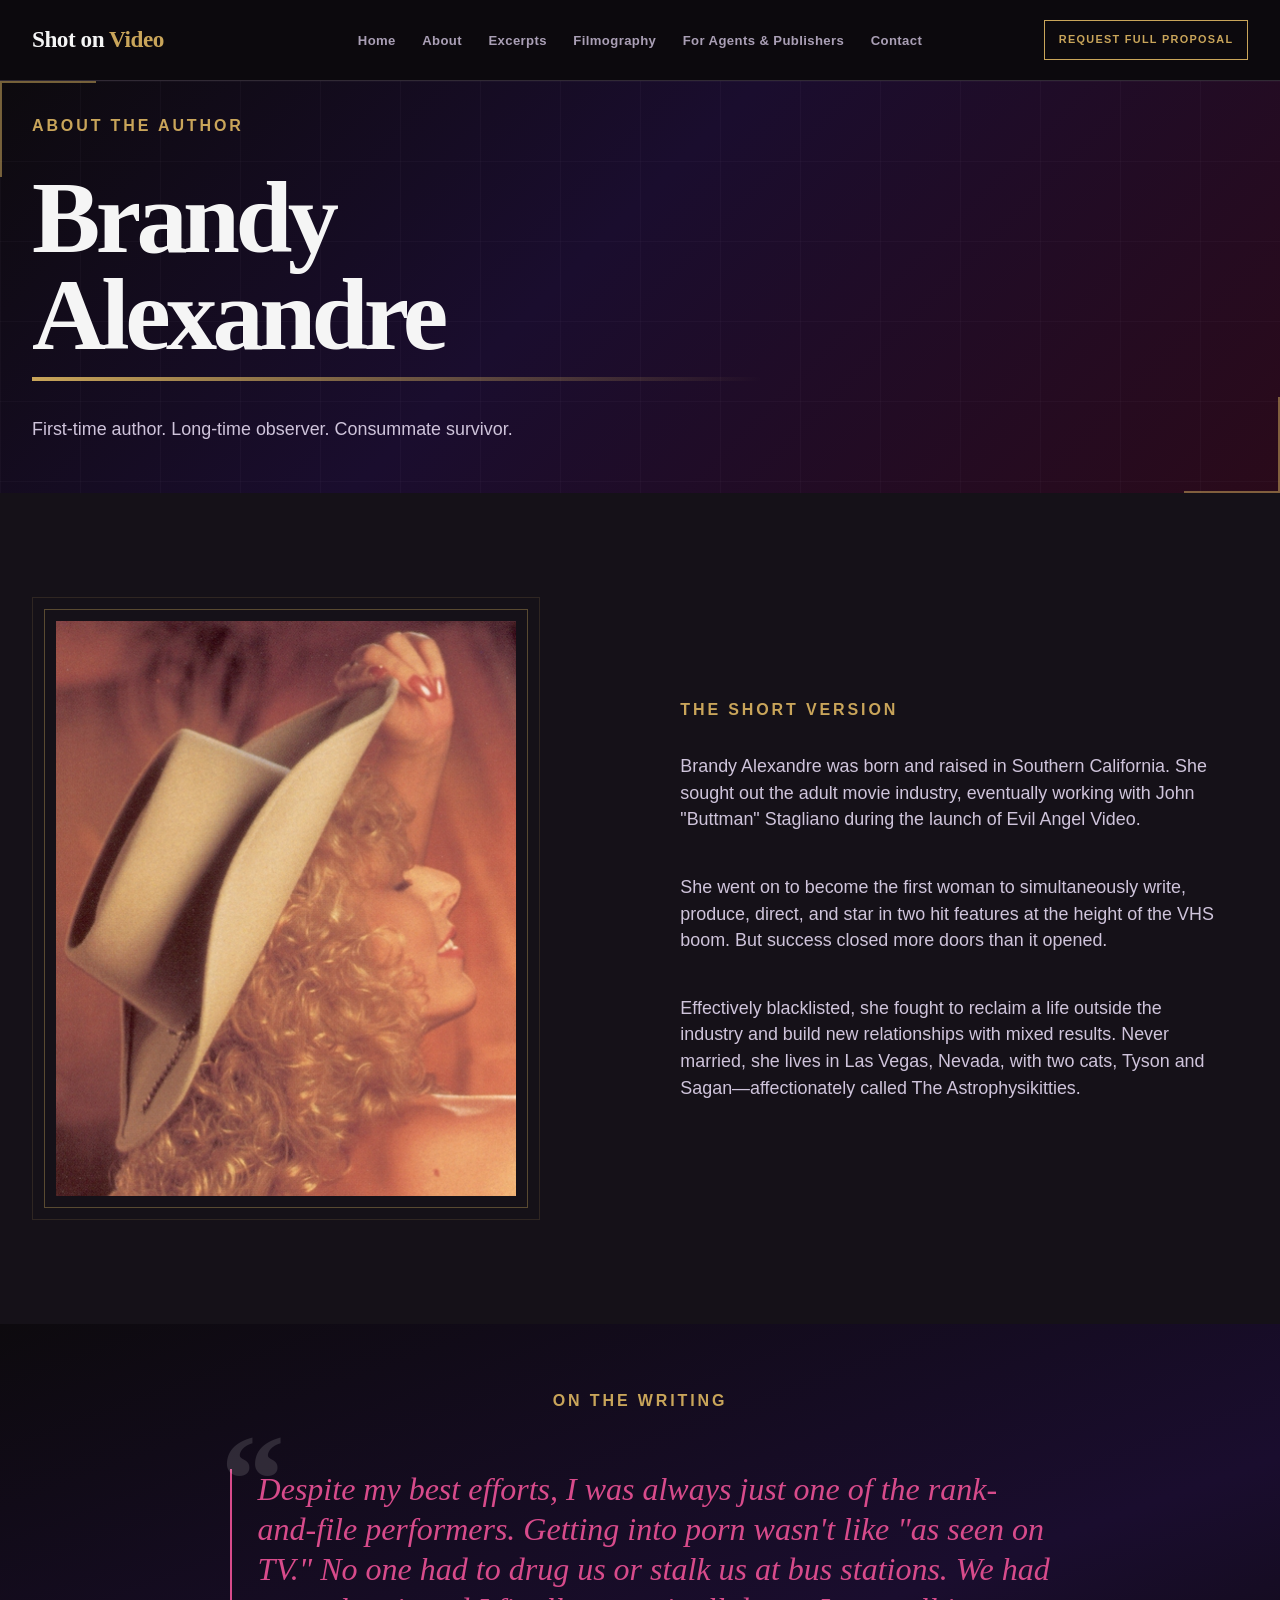
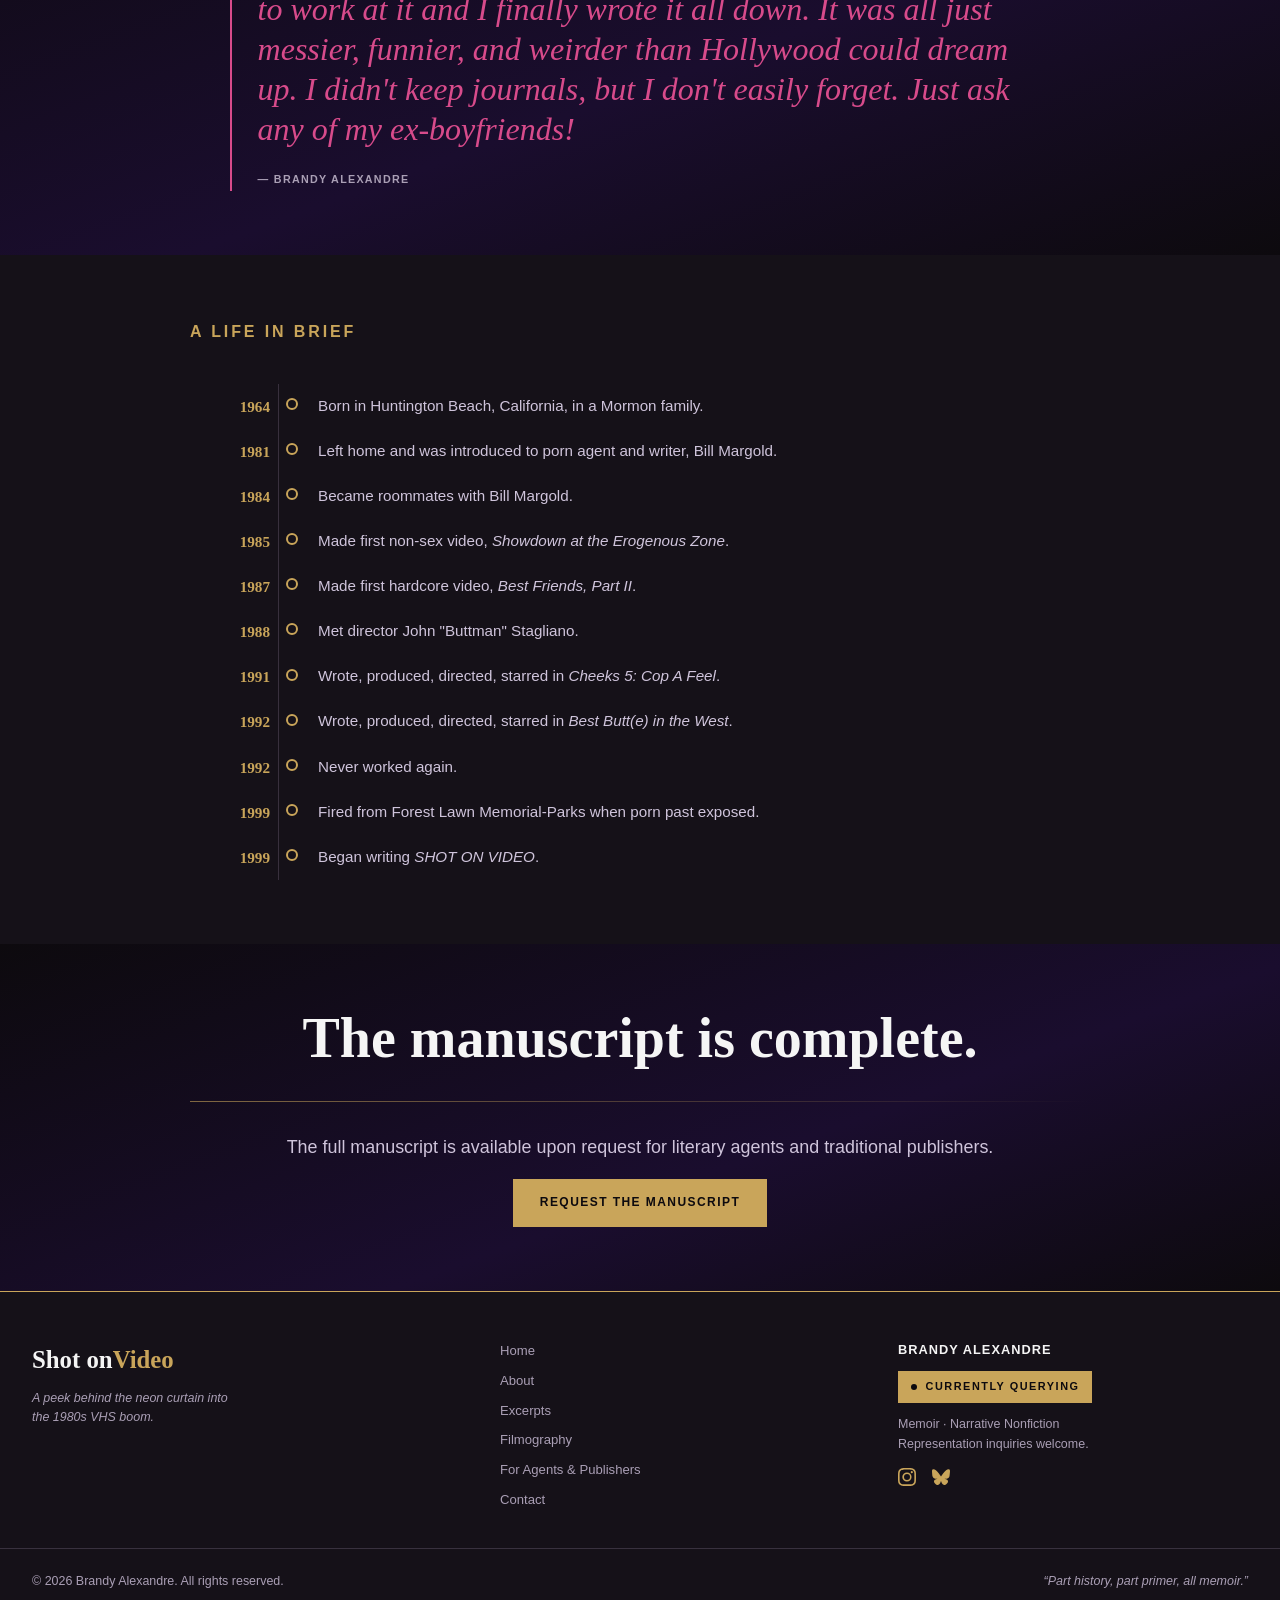
==== commit b5648b51: "Add files via upload" ====
--- a/about.html
+++ b/about.html
@@ -140,8 +140,8 @@
 
         <p class="lead">
           She went on to become the first woman to simultaneously write,
-          produce, direct, and star in two of her own features at the height
-          of the VHS boom. But standing up for herself came with a price.
+          produce, direct, and star in two hit features at the height
+          of the VHS boom. But success closed more doors than it opened.
         </p>
 
         <p class="lead">
@@ -167,10 +167,9 @@
         <blockquote class="featured-quote primary-quote">
 
           <p>
-            Despite my best efforts, I was always on the outside looking in.
-            Getting into porn isn't like "as seen on TV." No one had to drug
-            us or stalk us at bus stations. You had to work at it unless you
-            were a superstar. I finally had to write it all down. It was all
+            Despite my best efforts, I was always just one of the rank-and-file performers.
+            Getting into porn wasn't like "as seen on TV." No one had to drug
+            us or stalk us at bus stations. We had to work at it and I finally wrote it all down. It was all
             just messier, funnier, and weirder than Hollywood could dream up.
             I didn't keep journals, but I don't easily forget. Just ask any of
             my ex-boyfriends!
@@ -238,7 +237,7 @@
           <span class="timeline-year">1988</span>
           <span class="timeline-marker" aria-hidden="true"></span>
           <p class="timeline-text">
-            Met director, John "Buttman" Stagliano.
+            Met director John "Buttman" Stagliano.
           </p>
         </div>
 
@@ -299,8 +298,7 @@
       <div class="section-rule"></div>
 
       <p class="lead">
-        The full manuscript is available upon request for established
-        agents and publishers.
+        The full manuscript is available upon request for literary agents and traditional publishers.
       </p>
 
       <a class="button button-primary" href="for-agents.html#request-proposal">
@@ -326,7 +324,7 @@
 
       <p class="footer-tagline">
         A peek behind the neon curtain into<br>
-        the Golden Age and VHS boom.
+        the 1980s VHS boom.
       </p>
     </div>
 
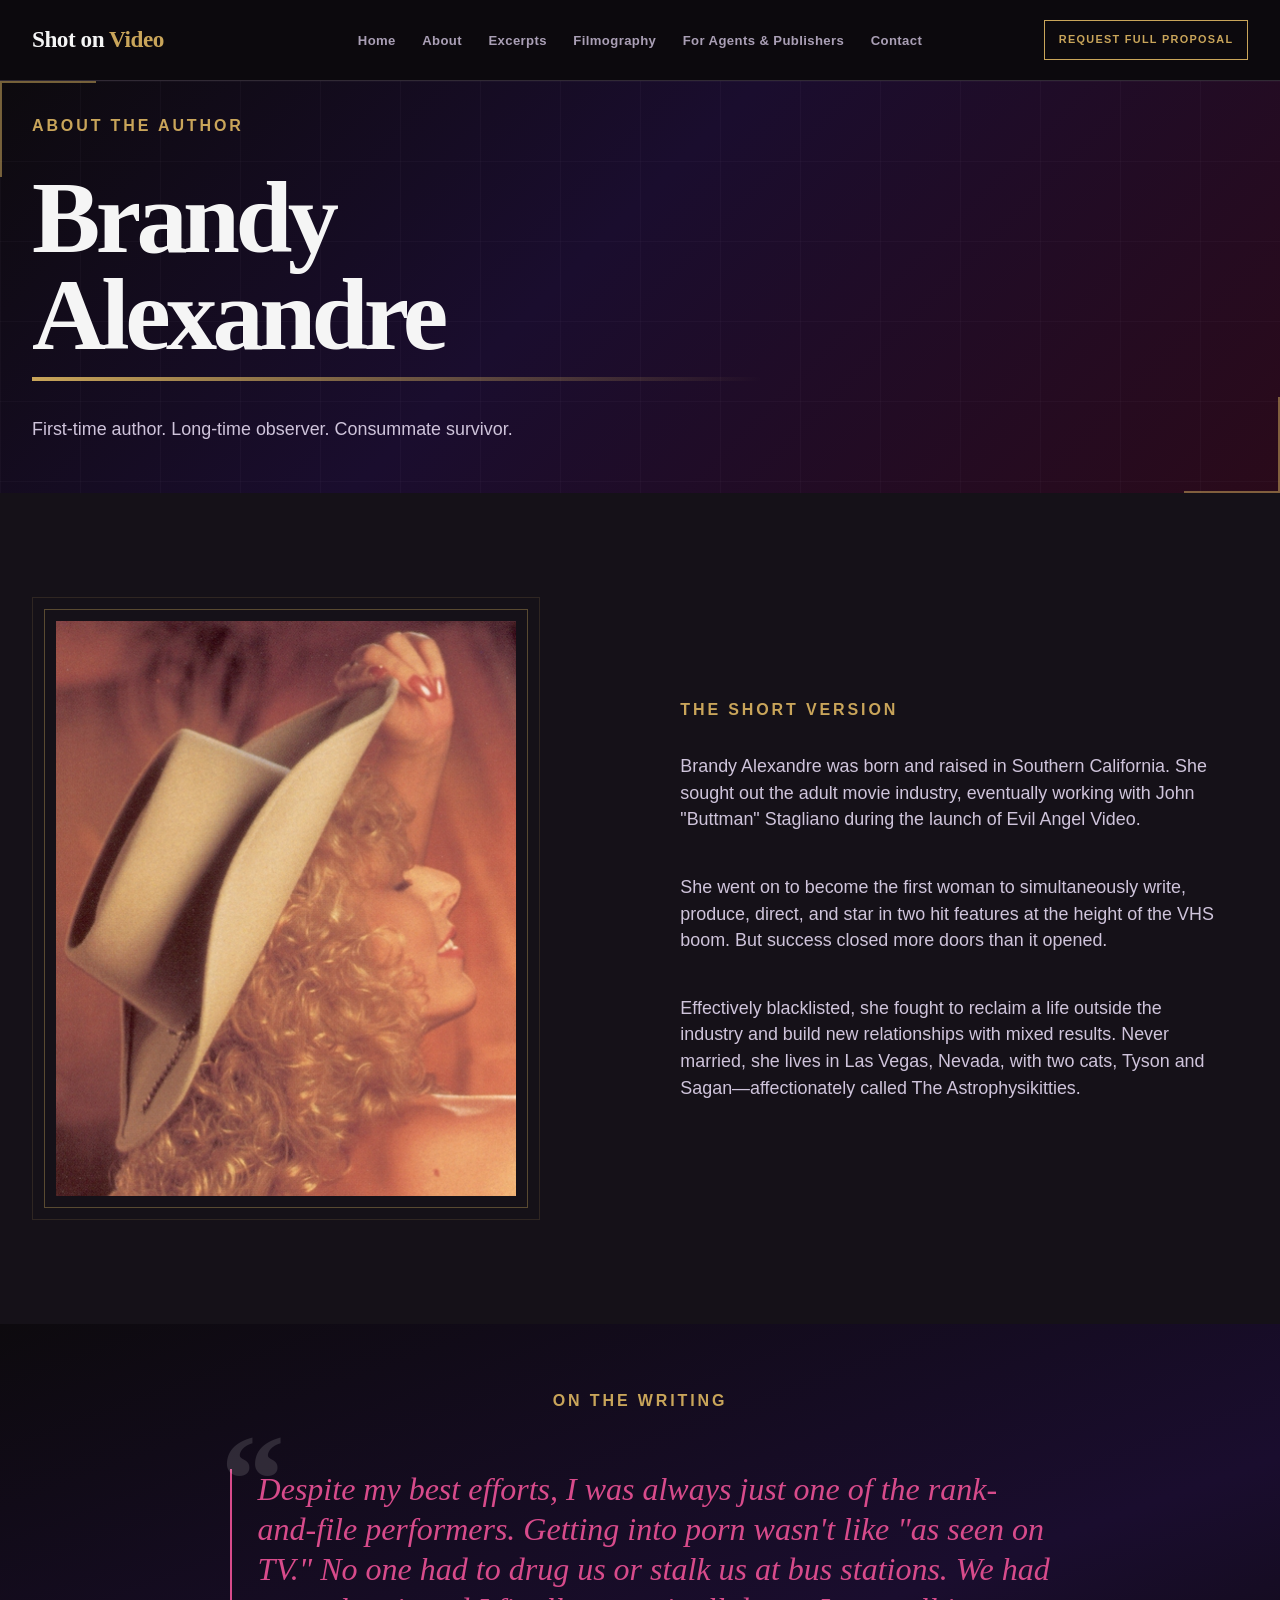
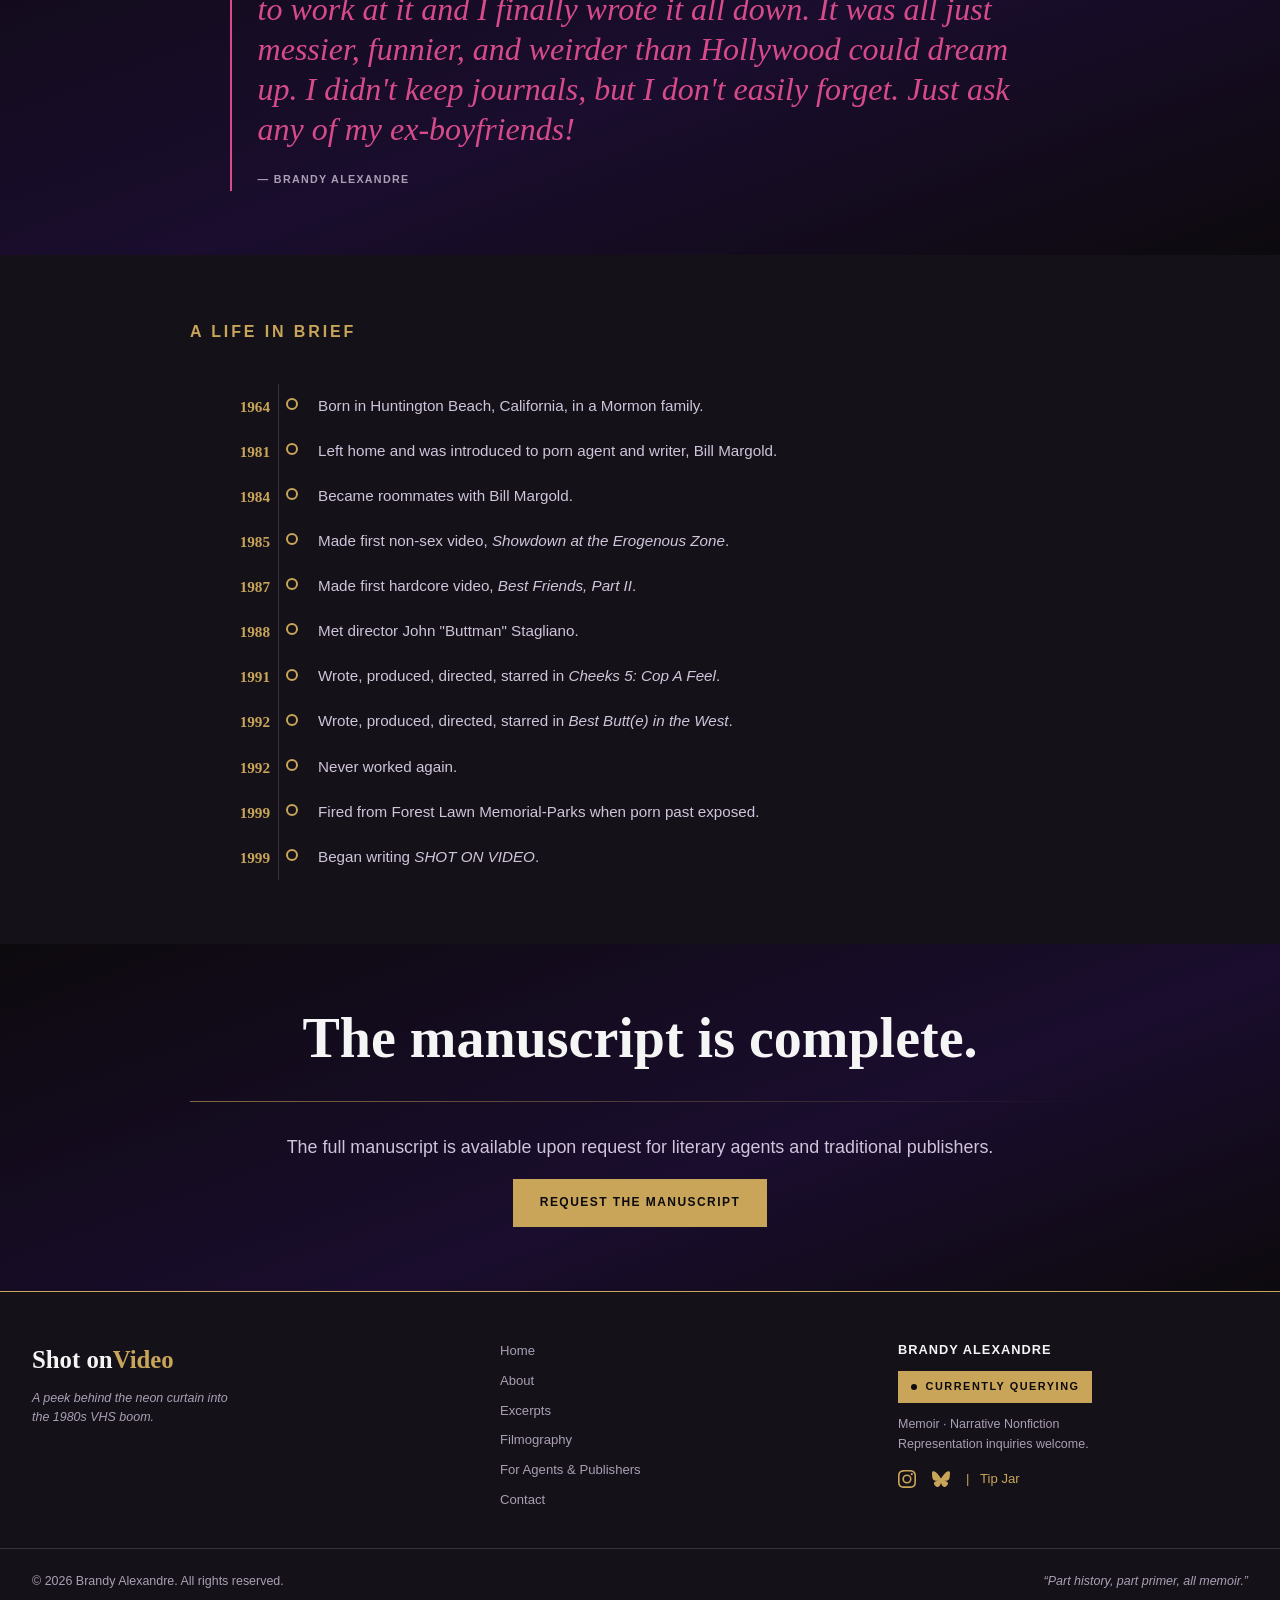
==== commit 8201ea21: "Add files via upload" ====
--- a/about.html
+++ b/about.html
@@ -362,7 +362,7 @@
   <path d="M3.468 1.948C5.303 3.325 7.276 6.118 8 7.616c.725-1.498 2.698-4.29 4.532-5.668C13.855.955 16 .186 16 2.632c0 .489-.28 4.105-.444 4.692-.572 2.04-2.653 2.561-4.504 2.246 3.236.551 4.06 2.375 2.281 4.2-3.376 3.464-4.852-.87-5.23-1.98-.07-.204-.103-.3-.103-.218 0-.081-.033.014-.102.218-.379 1.11-1.855 5.444-5.231 1.98-1.778-1.825-.955-3.65 2.28-4.2-1.85.315-3.932-.205-4.503-2.246C.28 6.737 0 3.12 0 2.632 0 .186 2.145.955 3.468 1.948"/>
 </svg>
 </a>
-      </div>
+      <a href="tipjar.html" class="tipjar-link" aria-label="Brandy's Tip Jar"> |   Tip Jar</a></div>
     </div>
 
   </div>
